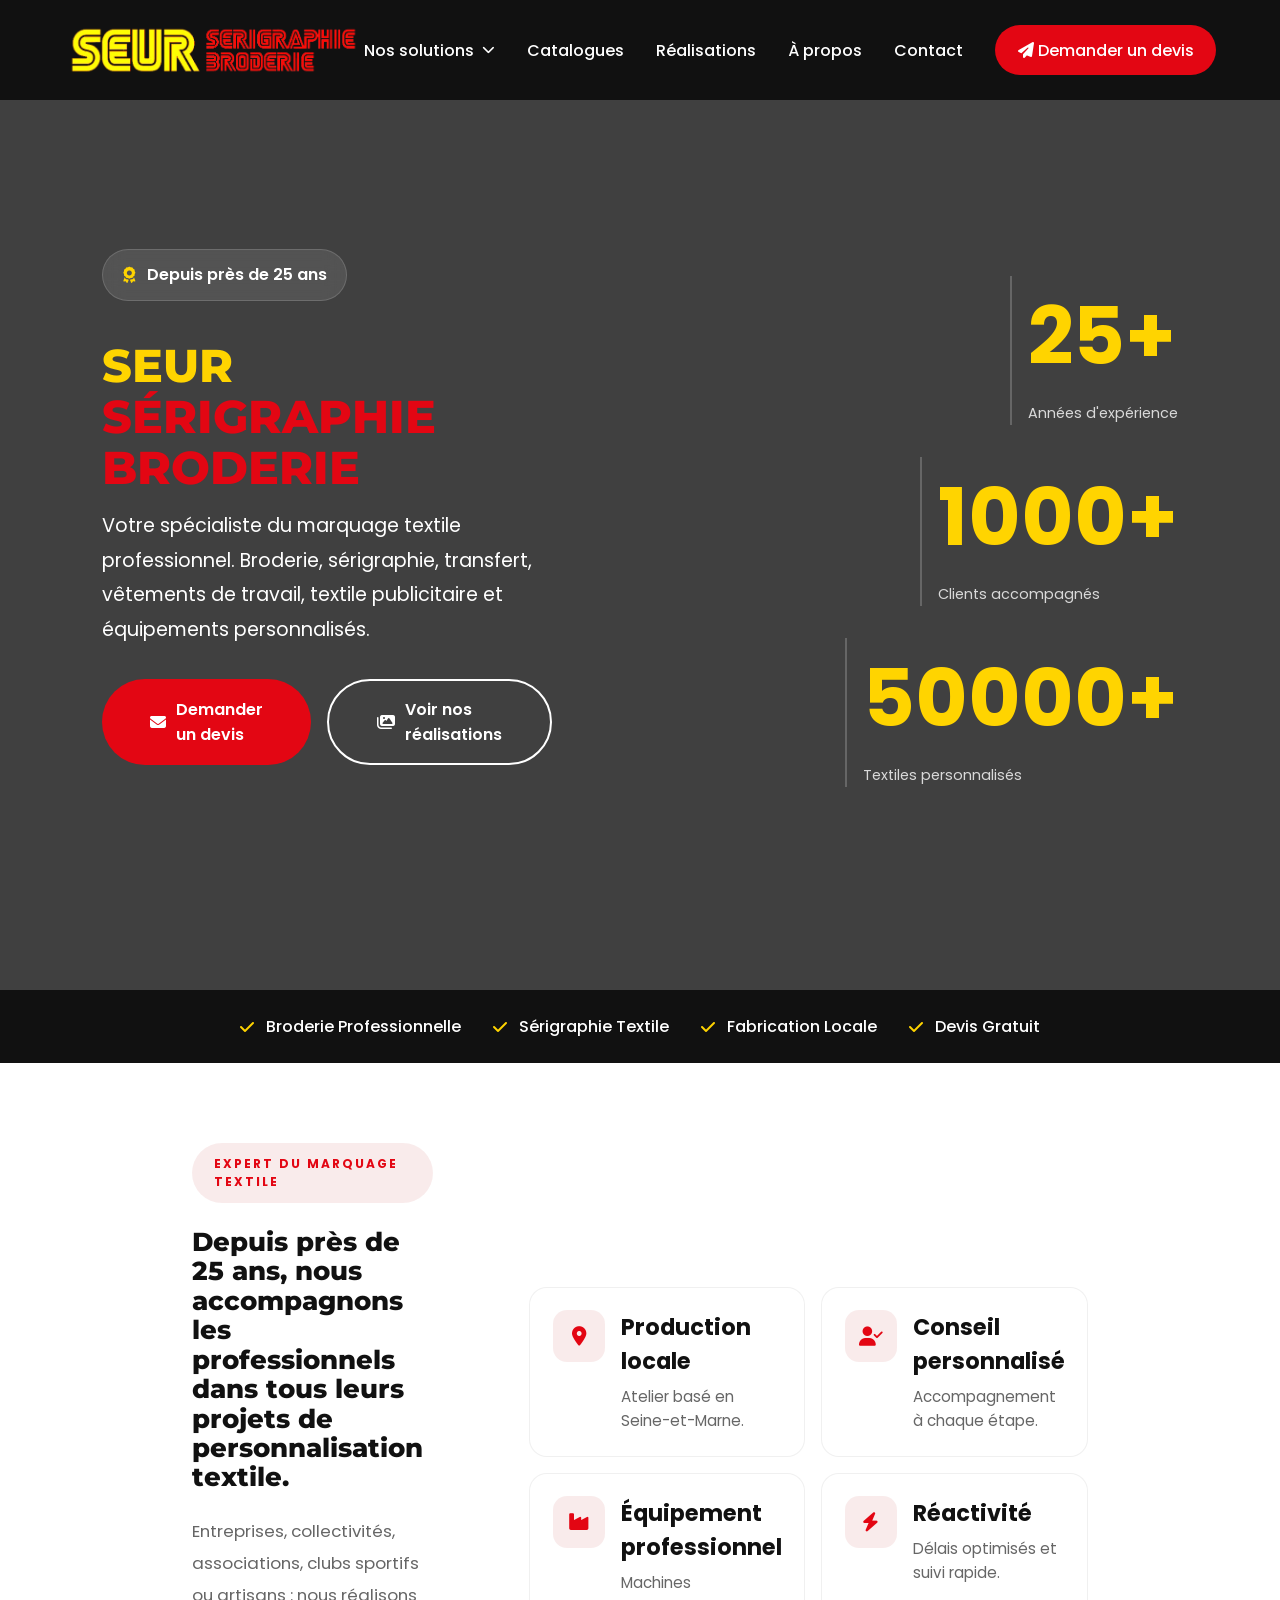
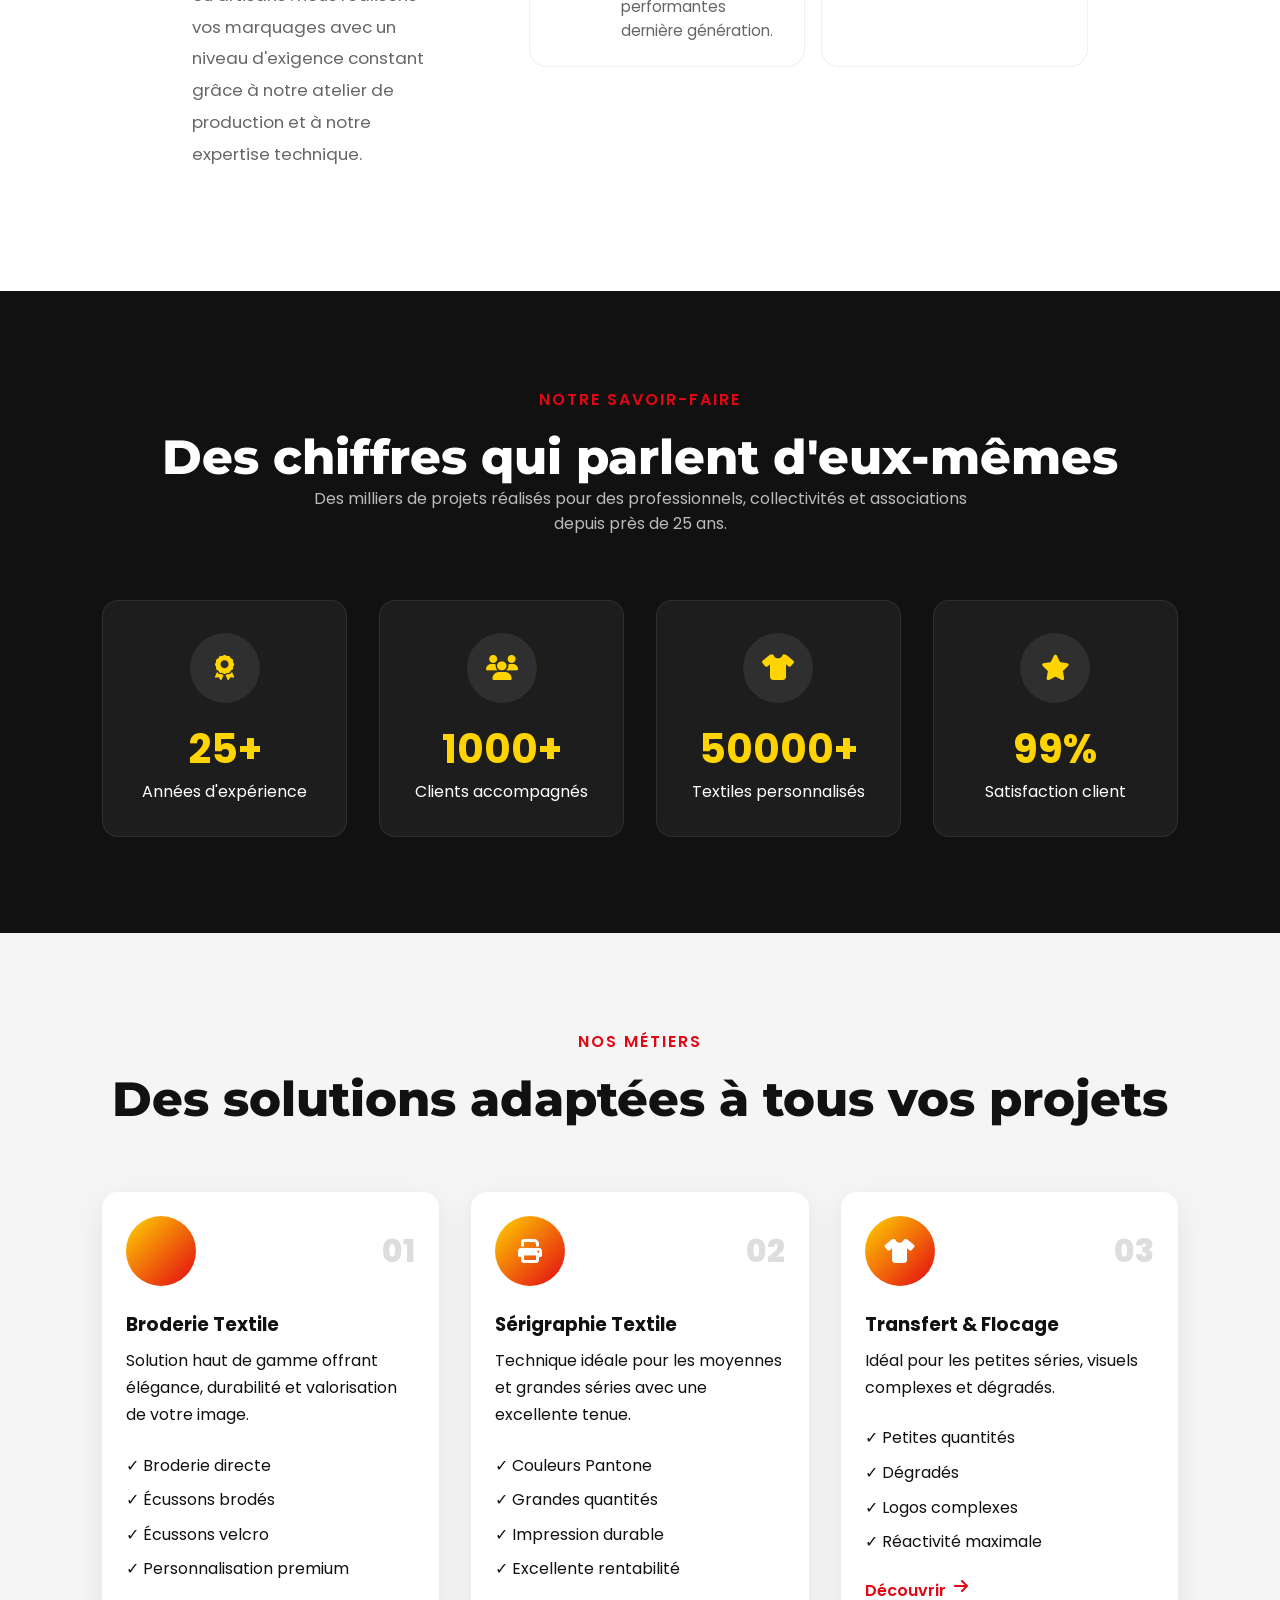
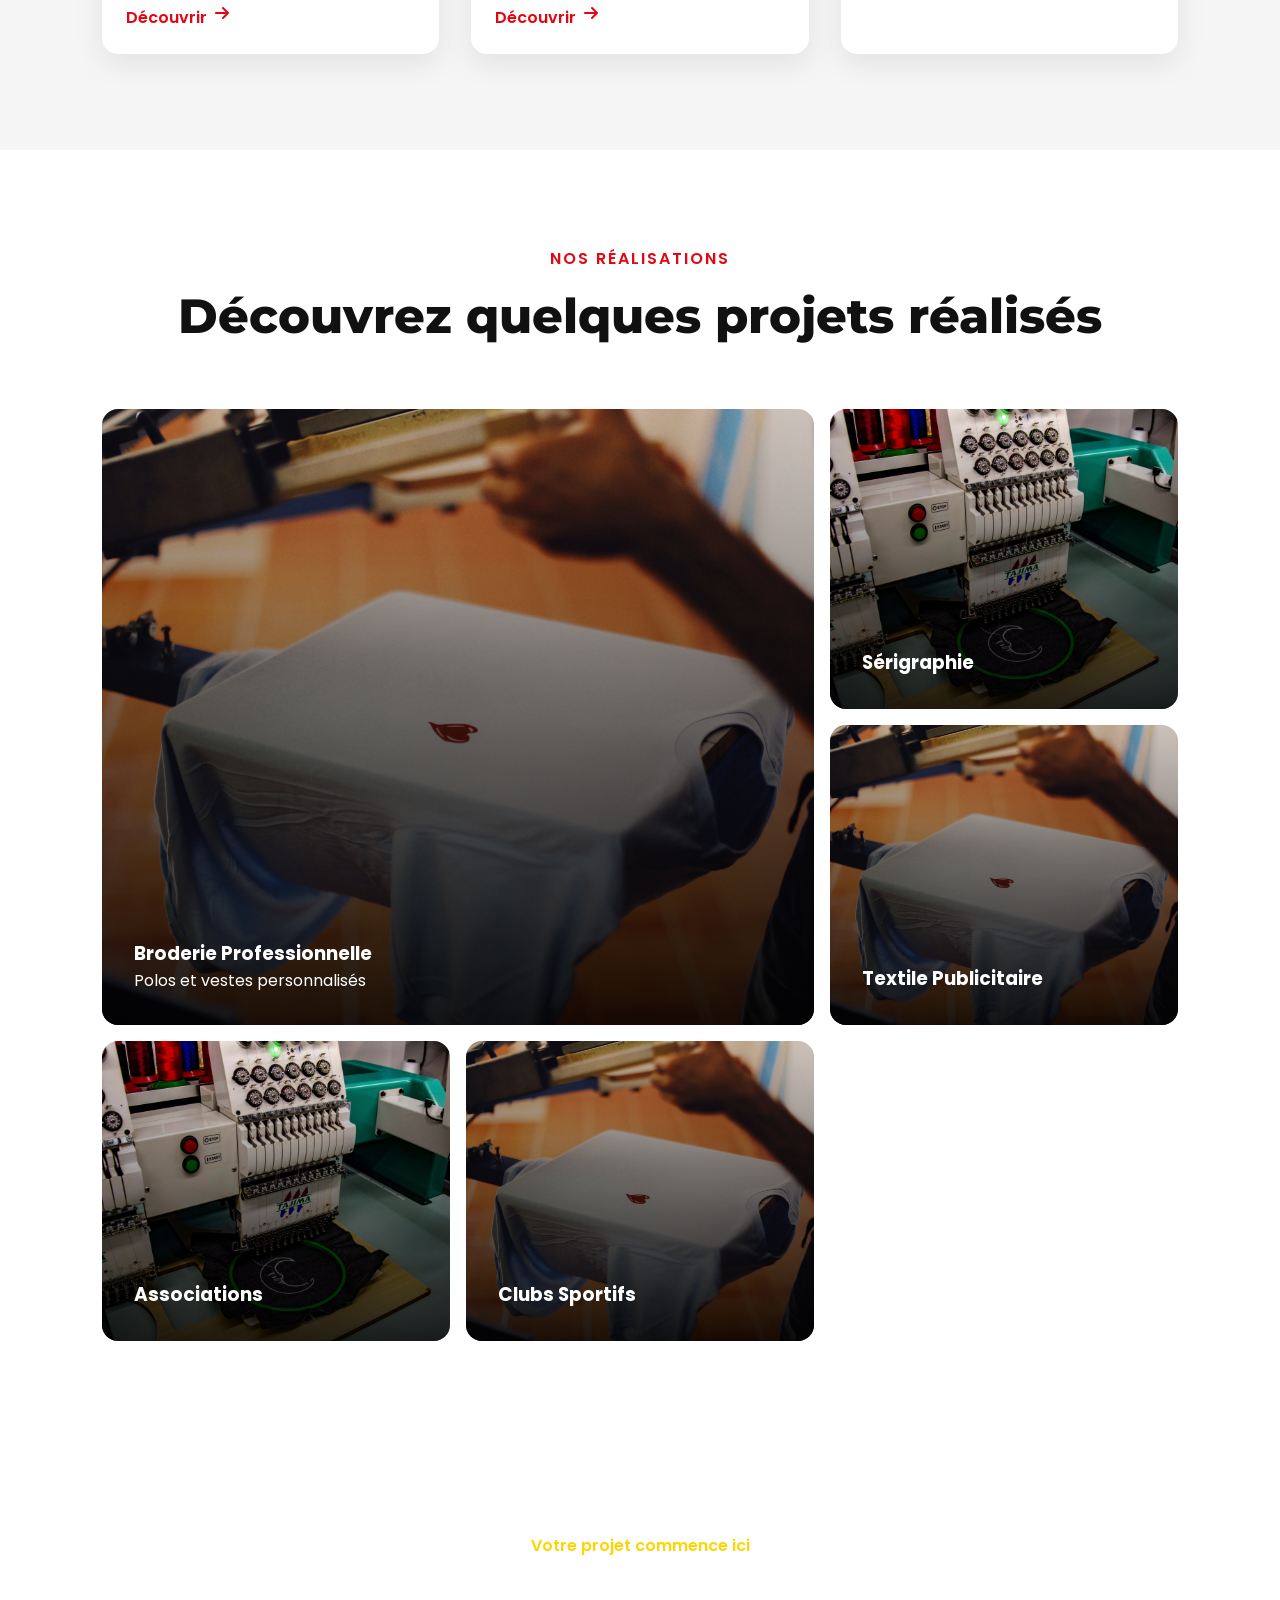
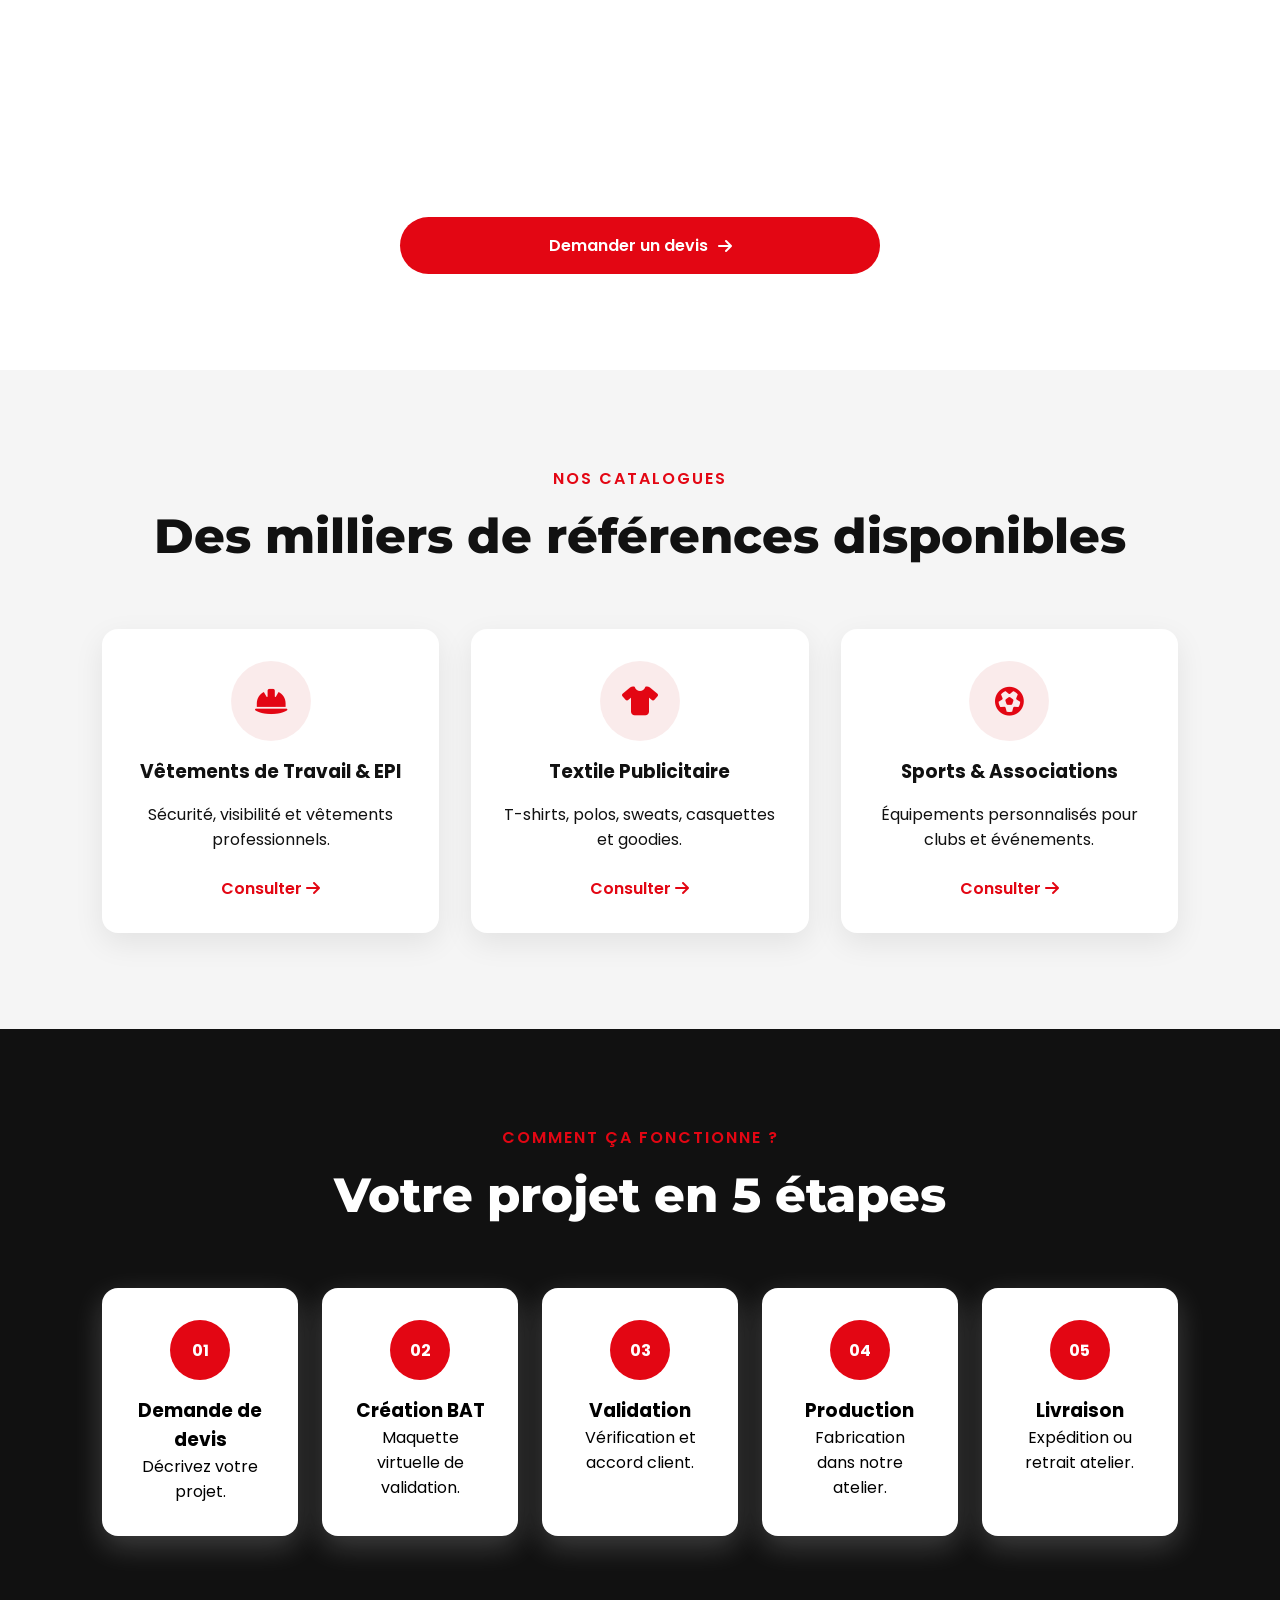
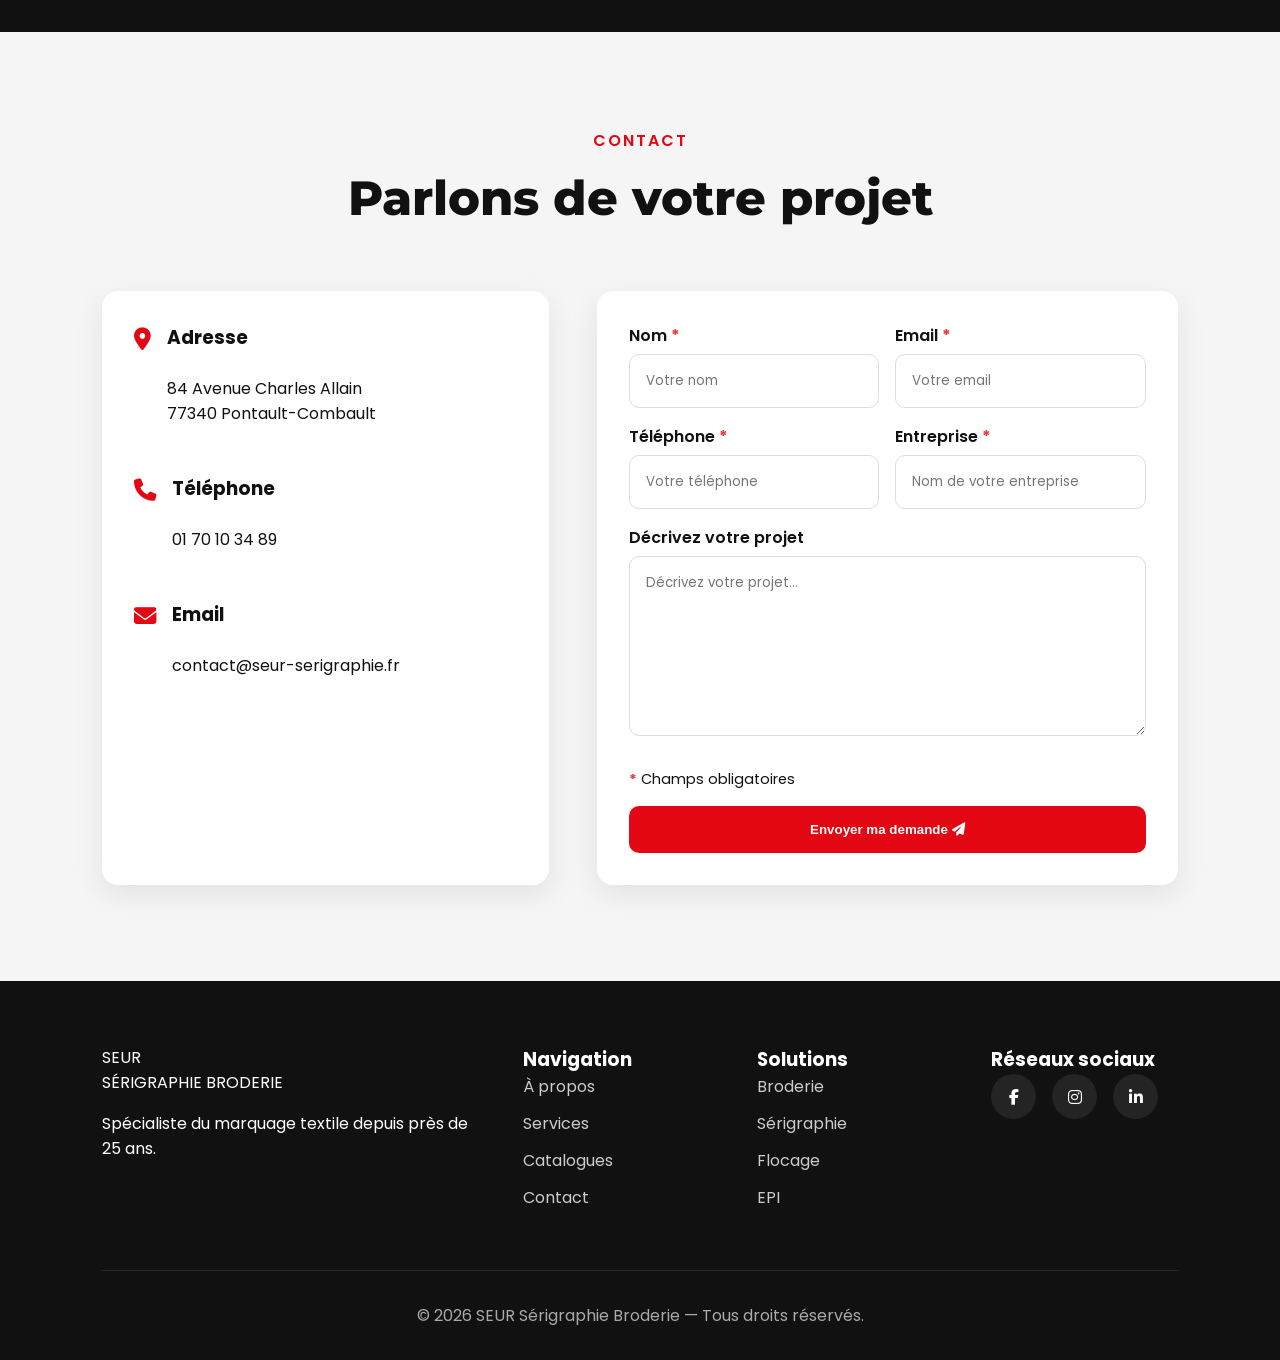
==== index.html @ 0752984e "Initialisation du projet SEUR Refonte" ====
<!DOCTYPE html>
<html lang="fr">

<head>
    <meta charset="UTF-8">
    <meta name="viewport" content="width=device-width, initial-scale=1.0">
    <title>SEUR Sérigraphie Broderie | Marquage Textile depuis 25 ans</title>

    <link rel="stylesheet" href="styles/style.css">
    <link rel="stylesheet" href="styles/global.css">
    <link rel="stylesheet" href="styles/keyframes.css">

    <link rel="preconnect" href="https://fonts.googleapis.com">
    <link rel="preconnect" href="https://fonts.gstatic.com" crossorigin>
    <link href="https://fonts.googleapis.com/css2?family=Montserrat:wght@400;600;700;800&family=Poppins:wght@300;400;500;600&display=swap" rel="stylesheet">

    <link rel="stylesheet" href="https://cdnjs.cloudflare.com/ajax/libs/font-awesome/6.7.2/css/all.min.css">
</head>

<body>

    <!-- ===================================== -->
    <!-- HEADER -->
    <!-- ===================================== -->
    <header class="header">
        <div class="container-header">
            <a href="#" class="logo-container">
                <img src="public/img/logo-seur-serigraphie-broderie-removebg.png" alt="" class="logo">

                <!-- <div class="logo-text">

                    <span class="logo-seur">
                        SEUR
                    </span>

                    <span class="logo-sub">
                        SÉRIGRAPHIE BRODERIE
                    </span>

                </div> -->
            </a>

            <div class="mobile-toggle">
                <span></span>
                <span></span>
                <span></span>
            </div>

            <nav class="navbar">
                <!-- SOLUTIONS -->
                <div class="nav-item">
                    <button class="dropdown-trigger">
                        Nos solutions
                        <span class="arrow">
                            <i class="fa-solid fa-chevron-down"></i>
                        </span>
                    </button>

                    <div class="dropdown">
                        <ul>
                            <li>
                                <a href="#broderie">
                                    Broderie Textile
                                </a>
                            </li>
                            <li>
                                <a href="#serigraphie">
                                    Sérigraphie Textile
                                </a>
                            </li>
                            <li>
                                <a href="#transfert">
                                    Transfert & Flocage
                                </a>
                            </li>
                        </ul>
                    </div>
                </div>

                <!-- CATALOGUES -->
                <!-- <div class="nav-item">
                    <button class="dropdown-trigger">
                        Catalogues
                        <span class="arrow">
                            <i class="fa-solid fa-chevron-down"></i>
                        </span>
                    </button>

                    <div class="dropdown">
                        <ul>
                            <li>
                                <a href="#">
                                    Textile Publicitaire
                                </a>
                            </li>
                            <li>
                                <a href="#">
                                    Vêtements de Travail
                                </a>
                            </li>
                            <li>
                                <a href="#">
                                    Sports & Associations
                                </a>
                            </li>
                        </ul>
                    </div>
                </div> -->

                <a href="https://seur-serigraphie-broderie.protextile.fr/shop">
                    Catalogues
                </a>

                <a href="#realisations">
                    Réalisations
                </a>

                <a href="#apropos">
                    À propos
                </a>

                <a href="#contact">
                    Contact
                </a>

                <a href="#contact" class="btn-header">
                    <i class="fa-solid fa-paper-plane"></i>
                    Demander un devis
                </a>
            </nav>
        </div>
    </header>

    <!-- ===================================== -->
    <!-- HERO -->
    <!-- ===================================== -->

    <section class="hero">
        <video
            class="hero-video"
            autoplay
            muted
            loop
            playsinline>
            <source
                src="public/videos/14781069_1920_1080_30fps.mp4"
                type="video/mp4">
        </video>

        <div class="hero-overlay"></div>

        <div class="hero-content">
            <div class="hero-badge">
                <i class="fa-solid fa-award"></i>
                Depuis près de 25 ans
            </div>

            <h1>
                <span class="hero-title-yellow">
                    SEUR
                </span>
                <span class="hero-title-red">
                    SÉRIGRAPHIE BRODERIE
                </span>
            </h1>

            <p>
                Votre spécialiste du marquage textile professionnel.

                Broderie, sérigraphie, transfert, vêtements de travail,
                textile publicitaire et équipements personnalisés.
            </p>

            <div class="hero-buttons">
                <a href="#contact" class="btn-primary">
                    <i class="fa-solid fa-envelope"></i>
                    Demander un devis
                </a>

                <a href="#realisations" class="btn-secondary">
                    <i class="fa-solid fa-images"></i>
                    Voir nos réalisations
                </a>
            </div>
        </div>


        <!-- STATS HERO -->
        <div class="hero-stats">
            <div class="hero-stat">
                <h3 data-count="25">
                    25+
                </h3>
                <span>
                    Années d'expérience
                </span>
            </div>

            <div class="hero-stat">
                <h3 data-count="1000">
                    1000+
                </h3>
                <span>
                    Clients accompagnés
                </span>
            </div>
            <div class="hero-stat">
                <h3 data-count="50000">
                    50000+
                </h3>
                <span>
                    Textiles personnalisés
                </span>
            </div>
        </div>

    </section>

    <!-- ===================================== -->
    <!-- TRUST BAR -->
    <!-- ===================================== -->

    <section class="trust-bar">

        <div class="trust-item">
            <i class="fa-solid fa-check"></i>
            <span>
                Broderie Professionnelle
            </span>
        </div>

        <div class="trust-item">
            <i class="fa-solid fa-check"></i>
            <span>
                Sérigraphie Textile
            </span>
        </div>

        <div class="trust-item">
            <i class="fa-solid fa-check"></i>
            <span>
                Fabrication Locale
            </span>
        </div>

        <div class="trust-item">
            <i class="fa-solid fa-check"></i>
            <span>
                Devis Gratuit
            </span>
        </div>

    </section>

    <div class="about-grid">

        <div class="about-content">

            <span class="about-label">
                EXPERT DU MARQUAGE TEXTILE
            </span>

            <h3>
                Depuis près de 25 ans, nous accompagnons les professionnels dans tous leurs projets de personnalisation textile.
            </h3>

            <p>
                Entreprises, collectivités, associations, clubs sportifs ou artisans : nous réalisons vos marquages avec un niveau d'exigence constant grâce à notre atelier de production et à notre expertise technique.
            </p>
        </div>

        <div class="about-features">

            <div class="feature-card">
                <i class="fa-solid fa-location-dot"></i>
                <div>
                    <h4>Production locale</h4>
                    <p>Atelier basé en Seine-et-Marne.</p>
                </div>
            </div>

            <div class="feature-card">
                <i class="fa-solid fa-user-check"></i>
                <div>
                    <h4>Conseil personnalisé</h4>
                    <p>Accompagnement à chaque étape.</p>
                </div>
            </div>

            <div class="feature-card">
                <i class="fa-solid fa-industry"></i>
                <div>
                    <h4>Équipement professionnel</h4>
                    <p>Machines performantes dernière génération.</p>
                </div>
            </div>

            <div class="feature-card">
                <i class="fa-solid fa-bolt"></i>
                <div>
                    <h4>Réactivité</h4>
                    <p>Délais optimisés et suivi rapide.</p>
                </div>
            </div>

        </div>
    </div>


    <!-- ===================================== -->
    <!-- CHIFFRES CLÉS -->
    <!-- ===================================== -->

    <section class="stats-section">
        <div class="container">
            <div class="section-title light">
                <span>
                    Notre savoir-faire
                </span>
                <h2>
                    Des chiffres qui parlent d'eux-mêmes
                </h2>
                <p>
                    Des milliers de projets réalisés pour des professionnels,
                    collectivités et associations depuis près de 25 ans.
                </p>
            </div>

            <div class="stats-grid">
                <div class="stat-card">
                    <div class="stat-icon">
                        <i class="fa-solid fa-award"></i>
                    </div>
                    <h3 data-count="25">
                        25+
                    </h3>
                    <p>
                        Années d'expérience
                    </p>
                </div>

                <div class="stat-card">
                    <div class="stat-icon">
                        <i class="fa-solid fa-users"></i>
                    </div>
                    <h3 data-count="1000">
                        1000+
                    </h3>
                    <p>
                        Clients accompagnés
                    </p>

                </div>

                <div class="stat-card">
                    <div class="stat-icon">
                        <i class="fa-solid fa-shirt"></i>
                    </div>

                    <h3 data-count="50000">
                        50000+
                    </h3>

                    <p>
                        Textiles personnalisés
                    </p>

                </div>

                <div class="stat-card">
                    <div class="stat-icon">
                        <i class="fa-solid fa-star"></i>
                    </div>

                    <h3 data-count="99">
                        99%
                    </h3>

                    <p>
                        Satisfaction client
                    </p>
                </div>
            </div>
        </div>
    </section>

    <!-- ===================================== -->
    <!-- SERVICES -->
    <!-- ===================================== -->

    <section class="services" id="services">
        <div class="container">
            <div class="section-title">
                <span>
                    Nos métiers
                </span>
                <h2>
                    Des solutions adaptées à tous vos projets
                </h2>
            </div>

            <div class="services-grid">
                <!-- BRODERIE -->
                <article class="service-card">
                    <div class="service-top">
                        <div class="service-icon">
                            <i class="fa-solid fa-needle"></i>
                        </div>

                        <span class="service-number">
                            01
                        </span>
                    </div>

                    <h3>
                        Broderie Textile
                    </h3>

                    <p>
                        Solution haut de gamme offrant élégance,
                        durabilité et valorisation de votre image.
                    </p>

                    <ul>
                        <li>✓ Broderie directe</li>
                        <li>✓ Écussons brodés</li>
                        <li>✓ Écussons velcro</li>
                        <li>✓ Personnalisation premium</li>

                    </ul>

                    <a href="#" class="service-link">
                        Découvrir
                        <i class="fa-solid fa-arrow-right"></i>
                    </a>

                </article>

                <!-- SERIGRAPHIE -->

                <article class="service-card">
                    <div class="service-top">
                        <div class="service-icon">
                            <i class="fa-solid fa-print"></i>
                        </div>

                        <span class="service-number">
                            02
                        </span>
                    </div>

                    <h3>
                        Sérigraphie Textile
                    </h3>

                    <p>
                        Technique idéale pour les moyennes
                        et grandes séries avec une excellente tenue.

                    </p>

                    <ul>
                        <li>✓ Couleurs Pantone</li>
                        <li>✓ Grandes quantités</li>
                        <li>✓ Impression durable</li>
                        <li>✓ Excellente rentabilité</li>

                    </ul>

                    <a href="#" class="service-link">

                        Découvrir

                        <i class="fa-solid fa-arrow-right"></i>

                    </a>

                </article>

                <!-- TRANSFERT -->

                <article class="service-card">
                    <div class="service-top">
                        <div class="service-icon">
                            <i class="fa-solid fa-shirt"></i>
                        </div>
                        <span class="service-number">
                            03
                        </span>
                    </div>

                    <h3>
                        Transfert & Flocage
                    </h3>

                    <p>
                        Idéal pour les petites séries,
                        visuels complexes et dégradés.

                    </p>

                    <ul>
                        <li>✓ Petites quantités</li>
                        <li>✓ Dégradés</li>
                        <li>✓ Logos complexes</li>
                        <li>✓ Réactivité maximale</li>

                    </ul>

                    <a href="#" class="service-link">

                        Découvrir

                        <i class="fa-solid fa-arrow-right"></i>

                    </a>

                </article>

            </div>

        </div>

    </section>

    

    <!-- ===================================== -->
    <!-- REALISATIONS -->
    <!-- ===================================== -->

    <section class="portfolio" id="realisations">

        <div class="container">

            <div class="section-title">

                <span>
                    Nos réalisations
                </span>

                <h2>
                    Découvrez quelques projets réalisés
                </h2>

            </div>

            <div class="portfolio-grid">

                <div class="portfolio-item large">
                    <a href="#">
                        <img
                            src="public/img/marquage-textile.jpg"
                            alt="Broderie entreprise">

                        <div class="portfolio-overlay">

                            <h3>
                                Broderie Professionnelle
                            </h3>

                            <p>
                                Polos et vestes personnalisés
                            </p>

                        </div>

                    </a>
                    

                </div>

                <div class="portfolio-item">
                    <a href="#">

                        <img
                            src="public/img/marquage-textile-2.jpg"
                            alt="Sérigraphie">

                        <div class="portfolio-overlay">

                            <h3>
                                Sérigraphie
                            </h3>

                        </div>
                    </a>
                </div>

                <div class="portfolio-item">
                    <a href="#">
                        <img
                            src="public/img/marquage-textile.jpg"
                            alt="Textile">

                        <div class="portfolio-overlay">

                            <h3>
                                Textile Publicitaire
                            </h3>

                        </div>
                    </a>
                </div>

                <div class="portfolio-item">
                    <a href="#">
                    
                        <img
                            src="public/img/marquage-textile-2.jpg"
                            alt="Association">

                        <div class="portfolio-overlay">

                            <h3>
                                Associations
                            </h3>

                        </div>
                    </a>
                </div>

                <div class="portfolio-item">
                    <a href="#">

                        <img
                            src="public/img/marquage-textile.jpg"
                            alt="Club sportif">

                        <div class="portfolio-overlay">

                            <h3>
                                Clubs Sportifs
                            </h3>

                        </div>
                    </a>
                </div>

            </div>

        </div>

    </section>

    <!-- ===================================== -->
    <!-- CTA -->
    <!-- ===================================== -->

    <section class="cta-section">

        <div class="container">

            <div class="cta-content">

                <span>
                    Votre projet commence ici
                </span>

                <h2>

                    Besoin d'un marquage textile professionnel ?

                </h2>

                <p>

                    Recevez rapidement un devis personnalisé
                    adapté à vos besoins et quantités.

                </p>

                <a href="#contact" class="btn-primary">

                    Demander un devis

                    <i class="fa-solid fa-arrow-right"></i>

                </a>

            </div>

        </div>

    </section>

    <!-- ===================================== -->
    <!-- CATALOGUES -->
    <!-- ===================================== -->

    <section class="catalogues" id="catalogues">

        <div class="container">

            <div class="section-title">

                <span>
                    Nos catalogues
                </span>

                <h2>
                    Des milliers de références disponibles
                </h2>

            </div>

            <div class="catalogue-grid">

                <article class="catalogue-card">

                    <div class="catalogue-icon">

                        <i class="fa-solid fa-helmet-safety"></i>

                    </div>

                    <h3>

                        Vêtements de Travail & EPI

                    </h3>

                    <p>

                        Sécurité, visibilité et vêtements professionnels.

                    </p>

                    <a href="#">

                        Consulter

                        <i class="fa-solid fa-arrow-right"></i>

                    </a>

                </article>

                <article class="catalogue-card">

                    <div class="catalogue-icon">

                        <i class="fa-solid fa-shirt"></i>

                    </div>

                    <h3>

                        Textile Publicitaire

                    </h3>

                    <p>

                        T-shirts, polos, sweats, casquettes et goodies.

                    </p>

                    <a href="#">

                        Consulter

                        <i class="fa-solid fa-arrow-right"></i>

                    </a>

                </article>

                <article class="catalogue-card">

                    <div class="catalogue-icon">

                        <i class="fa-solid fa-futbol"></i>

                    </div>

                    <h3>

                        Sports & Associations

                    </h3>

                    <p>

                        Équipements personnalisés pour clubs et événements.

                    </p>

                    <a href="#">

                        Consulter

                        <i class="fa-solid fa-arrow-right"></i>

                    </a>

                </article>

            </div>

        </div>

    </section>

    <!-- ===================================== -->
    <!-- PROCESS -->
    <!-- ===================================== -->

    <section class="process">

        <div class="container">

            <div class="section-title">

                <span>
                    Comment ça fonctionne ?
                </span>

                <h2>
                    Votre projet en 5 étapes
                </h2>

            </div>

            <div class="process-grid">

                <div class="process-step">

                    <span class="step-number">
                        01
                    </span>

                    <h3>
                        Demande de devis
                    </h3>

                    <p>

                        Décrivez votre projet.

                    </p>

                </div>

                <div class="process-step">

                    <span class="step-number">
                        02
                    </span>

                    <h3>
                        Création BAT
                    </h3>

                    <p>

                        Maquette virtuelle de validation.

                    </p>

                </div>

                <div class="process-step">

                    <span class="step-number">
                        03
                    </span>

                    <h3>
                        Validation
                    </h3>

                    <p>

                        Vérification et accord client.

                    </p>

                </div>

                <div class="process-step">

                    <span class="step-number">
                        04
                    </span>

                    <h3>
                        Production
                    </h3>

                    <p>

                        Fabrication dans notre atelier.

                    </p>

                </div>

                <div class="process-step">

                    <span class="step-number">
                        05
                    </span>

                    <h3>
                        Livraison
                    </h3>

                    <p>

                        Expédition ou retrait atelier.

                    </p>

                </div>

            </div>

        </div>

    </section>

    <!-- ===================================== -->
    <!-- CONTACT -->
    <!-- ===================================== -->

    <section class="contact" id="contact">

        <div class="container">

            <div class="section-title">

                <span>
                    Contact
                </span>

                <h2>
                    Parlons de votre projet
                </h2>

            </div>

            <div class="contact-container">

                <div class="contact-info">

                    <div class="contact-card">

                        <i class="fa-solid fa-location-dot"></i>

                        <div>

                            <h3>
                                Adresse
                            </h3>

                            <p>

                                84 Avenue Charles Allain<br>
                                77340 Pontault-Combault

                            </p>

                        </div>

                    </div>

                    <div class="contact-card">

                        <i class="fa-solid fa-phone"></i>

                        <div>

                            <h3>
                                Téléphone
                            </h3>

                            <p>
                                01 70 10 34 89
                            </p>

                        </div>

                    </div>

                    <div class="contact-card">

                        <i class="fa-solid fa-envelope"></i>

                        <div>

                            <h3>
                                Email
                            </h3>

                            <p>
                                contact@seur-serigraphie.fr
                            </p>

                        </div>

                    </div>

                </div>

                <form class="contact-form" id="contactForm">

                    <div class="form-row">

                        <div class="form-group">
                            <label for="nom">Nom <span class="required">*</span></label>
                            <input
                                id="nom"
                                type="text"
                                placeholder="Votre nom"
                                required
                                oninvalid="this.setCustomValidity('Veuillez renseigner votre nom')"
                                oninput="this.setCustomValidity('')">
                        </div>

                        <div class="form-group">
                            <label for="email">Email <span class="required">*</span></label>
                            <input
                                id="email"
                                type="email"
                                placeholder="Votre email"
                                required
                                oninvalid="this.setCustomValidity('Veuillez renseigner une adresse email valide')"
                                oninput="this.setCustomValidity('')">
                        </div>

                    </div>

                    <div class="form-row">

                        <div class="form-group">
                            <label for="telephone">Téléphone <span class="required">*</span></label>
                            <input
                                id="telephone"
                                type="tel"
                                placeholder="Votre téléphone"
                                required
                                oninvalid="this.setCustomValidity('Veuillez renseigner votre numéro de téléphone')"
                                oninput="this.setCustomValidity('')">
                        </div>

                        <div class="form-group">
                            <label for="entreprise">Entreprise <span class="required">*</span></label>
                            <input
                                id="entreprise"
                                type="text"
                                placeholder="Nom de votre entreprise"
                                required
                                oninvalid="this.setCustomValidity('Veuillez renseigner le nom de votre entreprise')"
                                oninput="this.setCustomValidity('')">
                        </div>

                    </div>

                    <div class="form-group">
                        <label for="message">Décrivez votre projet</label>
                        <textarea
                            id="message"
                            placeholder="Décrivez votre projet..."></textarea>
                    </div>

                    <p class="required-note">
                        <span class="required">*</span> Champs obligatoires
                    </p>

                    <button type="submit">
                        Envoyer ma demande
                        <i class="fa-solid fa-paper-plane"></i>
                    </button>

                </form>



            </div>

        </div>

    </section>

    <!-- ===================================== -->
    <!-- FOOTER -->
    <!-- ===================================== -->

    <footer>

        <div class="container">

            <div class="footer-grid">

                <!-- LOGO -->

                <div class="footer-column">

                    <div class="footer-logo">

                        <span class="logo-seur">
                            SEUR
                        </span>

                        <span class="logo-sub">
                            SÉRIGRAPHIE BRODERIE
                        </span>

                    </div>

                    <p>

                        Spécialiste du marquage textile
                        depuis près de 25 ans.

                    </p>

                </div>

                <!-- LIENS -->

                <div class="footer-column">

                    <h3>
                        Navigation
                    </h3>

                    <a href="#apropos">
                        À propos
                    </a>

                    <a href="#services">
                        Services
                    </a>

                    <a href="#catalogues">
                        Catalogues
                    </a>

                    <a href="#contact">
                        Contact
                    </a>

                </div>

                <!-- SERVICES -->

                <div class="footer-column">

                    <h3>
                        Solutions
                    </h3>

                    <a href="#">
                        Broderie
                    </a>

                    <a href="#">
                        Sérigraphie
                    </a>

                    <a href="#">
                        Flocage
                    </a>

                    <a href="#">
                        EPI
                    </a>

                </div>

                <!-- RESEAUX -->

                <div class="footer-column">

                    <h3>
                        Réseaux sociaux
                    </h3>

                    <div class="socials">

                        <a href="#">

                            <i class="fab fa-facebook-f"></i>

                        </a>

                        <a href="#">

                            <i class="fab fa-instagram"></i>

                        </a>

                        <a href="#">

                            <i class="fab fa-linkedin-in"></i>

                        </a>

                    </div>

                </div>

            </div>

            <div class="footer-bottom">

                © 2026 SEUR Sérigraphie Broderie —
                Tous droits réservés.

            </div>

        </div>

    </footer>


    <script src="js/main.js"></script>
    <script src="js/form.js"></script>
</body>

</html>
---- styles/style.css ----
/* =======================================
   RESET
======================================= */

body {
    font-family: 'Poppins', sans-serif;
    background: var(--white);
    color: var(--black);
    overflow-x: hidden;
}

img {
    max-width: 100%;
    display: block;
}

section {
    padding: 6rem 8%;
}

a {
    text-decoration: none;
}

/* =======================================
   TITRES
======================================= */

.section-title {
    text-align: center;
    margin-bottom: 4rem;
}

.section-title span {
    color: var(--red);
    font-weight: 600;
    text-transform: uppercase;
    letter-spacing: 2px;
}

.section-title h2 {
    margin-top: 1rem;
    font-family: 'Montserrat', sans-serif;
    font-size: clamp(2rem, 4vw, 3rem);
    font-weight: 800;
}



/* =======================================
   MENU BURGER
======================================= */
.mobile-toggle {

    display: none;
    flex-direction: column;
    justify-content:center;
    gap: 5px;

    width:35px;
    height:30px;

    cursor: pointer;
    z-index: 2000;
}

.mobile-toggle span {
    width:100%;
    height:3px;

    border-radius:999px;

    background:white;

}

.mobile-toggle.active span:nth-child(1) {

    transform:
        translateY(8px)
        rotate(45deg);
}

.mobile-toggle.active span:nth-child(2) {

    opacity: 0;
}

.mobile-toggle.active span:nth-child(3) {

    transform:
        translateY(-8px)
        rotate(-45deg);
}

@media (min-width:769px){

    .dropdown{

        position:absolute;

        top:120%;
        left:0;

        opacity:0;
        visibility:hidden;

        transform:translateY(15px);
    }

    .nav-item.open .dropdown{

        opacity:1;
        visibility:visible;

        transform:translateY(0);
    }

}


@media (max-width: 768px) {

    .mobile-toggle {
        display: flex;
        
    }

    .navbar {

        position: fixed;

        top: 90px;
        right: -100%;

        width: 100%;
        height: calc(100vh - 90px);

        background: #111;

        flex-direction: column;

        align-items: flex-start;

        padding: 2rem;

        gap: 1.5rem;

        transition: right .4s ease;
    }

    .navbar.active {

        right: 0;
    }

    .nav-item,
    .navbar > a {

        width: 100%;
    }

    .dropdown {

        position: static;

        max-height: 0;

        opacity: 1;
        visibility: visible;

        transform: none;

        overflow: hidden;

        box-shadow: none;

        background: rgba(255,255,255,.05);

        transition: max-height .4s ease;
    }

    .dropdown{

        max-height:0;

        overflow:hidden;

        transition:
            max-height .4s ease,
            padding .4s ease;
    }

    .nav-item.open .dropdown{

        max-height:400px;
    }

    .dropdown li a {

        color: white;
        padding-left: 2rem;
    }
}


/* =======================================
   HEADER
======================================= */

.header {
    position: fixed;
    top: 0;
    left: 50%;
    transform: translateX(-50%);
    
    width: 100%;
    height: 100px;

    padding: 0 5%;
    margin: 0 auto;
    /* border-radius: 2rem; */

    display: flex;
    justify-content: center;
    align-items: center;

    background: rgba(17,17,17,1);
    backdrop-filter: blur(12px);

    z-index: 1000;
}

.container-header {
    display: flex;
    width: 100%;
    justify-content: space-between;
}

.logo {
    width: 300px;
}

.navbar {
    display: flex;
    justify-content: center;
    align-items: center;
    gap: 2rem;
    z-index:1500;
}

.navbar > a,
.nav-item > a {
    color: white;
    font-weight: 500;
    transition: var(--transition);
}

.navbar > a:hover,
.nav-item > a:hover {
    color: var(--yellow);
}

.btn-header {
    background: var(--red);
    color: white !important;

    padding: .8rem 1.4rem;
    border-radius: 50px;

    transition: var(--transition);
}

.btn-header:hover {
    transform: translateY(-3px);
}

/* =======================================
   DROPDOWN
======================================= */

.nav-item {
    position: relative;
}

.dropdown {

    position: absolute;

    top: 120%;
    left: 0;

    min-width: 260px;

    background: white;

    border-radius: 12px;

    box-shadow:
        0 15px 40px rgba(0,0,0,.12);

    overflow: hidden;

    opacity: 0;
    visibility: hidden;

    transform: translateY(15px);

    transition:
        opacity .3s ease,
        transform .3s ease,
        visibility .3s ease;

    z-index: 1000;
}

.nav-item.open .dropdown {

    opacity: 1;
    visibility: visible;

    transform: translateY(0);
}

.dropdown ul {
    list-style: none;
}

.dropdown li a {

    display: block;

    padding: 1rem 1.25rem;

    color: #111;

    transition: .25s;
}

.dropdown li a:hover {

    background: #f5f5f5;
    color: var(--red);
}


    
    /* ==========================
    BOUTONS DROPDOWN
    ========================== */

.dropdown-trigger {

    background: transparent;
    position: relative;

    border: none;

    color: white;

    font-family: inherit;
    font-size: 1rem;
    font-weight: 500;

    cursor: pointer;

    display: flex;
    align-items: center;
    gap: .5rem;

    transition: .3s ease;
}

.dropdown-trigger:hover {

    color: var(--yellow);
}

.dropdown-trigger:focus {

    outline: none;
}

.dropdown-trigger::after {

    content: "";

    position: absolute;

    left: 0;
    bottom: -6px;

    width: 0;
    height: 2px;

    background: var(--yellow);

    transition: width .3s ease;
}

/* Flèche */

.arrow {

    font-size: .8rem;

    transition: transform .3s ease;
}

.nav-item.open .arrow {

    transform: rotate(180deg);
}

/* ==========================
   LIENS NAVBAR
========================== */

.navbar > a,
.dropdown-trigger {

    position: relative;

    color: white;

    font-weight: 500;

    transition: .3s ease;
}

/* Trait animé */

.navbar > a::after,
.dropdown-trigger::after {

    content: "";

    position: absolute;

    left: 0;
    bottom: -8px;

    width: 0;
    height: 2px;

    background: var(--yellow);

    transition: width .3s ease;
}

/* Hover */

.navbar > a:hover,
.dropdown-trigger:hover {

    color: var(--yellow);
}

/* Ouverture dropdown */

.nav-item.open .dropdown-trigger {

    color: var(--yellow);
}

/* Animation du trait */

.navbar > a:hover::after,
.dropdown-trigger:hover::after,
.nav-item.open .dropdown-trigger::after {

    width: 100%;
}

/* =======================================
   HERO
======================================= */

.hero {
    position: relative;

    min-height: 110vh;

    display: flex;
    align-items: center;

    overflow: hidden;

    color: white;

    padding-top: 120px;
}

.hero-video {

    position: absolute;

    top: 0;
    left: 0;

    width: 100%;
    height: 100%;

    object-fit: cover;

    z-index: 0;

    animation: heroZoom 20s linear infinite alternate;
}

.hero-overlay {

    position: absolute;

    inset: 0;

    background:
        linear-gradient(
            rgba(0,0,0,.75),
            rgba(0,0,0,.75)
        );

    /* z-index: 1; */
}

.hero-content {
    position: relative;
    max-width: 750px;
    z-index: 2;
}

.hero-subtitle {
    color: var(--yellow);
    font-weight: 600;
    letter-spacing: 2px;
}

.hero h1 {
    font-family: 'Montserrat', sans-serif;
    font-size: clamp(3rem, 6vw, 6rem);
    font-weight: 800;

    line-height: 1.1;

    margin: 1rem 0;
}

.hero h1 span {
    display: block;
    color: var(--red);
    font-size: 60%;
}

.hero p {
    font-size: 1.2rem;
    line-height: 1.8;

    max-width: 650px;
}

.hero-buttons {
    display: flex;
    gap: 1rem;
    margin-top: 2rem;
}

.btn-primary,
.btn-secondary {

    display: inline-flex;
    align-items: center;
    justify-content: center;
    gap: 10px; 

    padding: 1rem 3rem;
    width: 60%;

    border-radius: 50px;

    font-weight: 600;

    transition: var(--transition);
}

.btn-primary {
    background: var(--red);
    color: white;
}

.btn-secondary {
    border: 2px solid white;
    color: white;
}

.btn-primary:hover,
.btn-secondary:hover {
    transform: translateY(-4px);
}

/* =======================================
   STATS
======================================= */

.stats {
    background: var(--gray);

    display: flex;
    justify-content: center;
    gap: 5rem;

    text-align: center;
}

.stat h3 {
    font-size: 3rem;
    color: var(--red);
    font-family: 'Montserrat', sans-serif;
}

.stat p {
    color: var(--gray-dark);
}




/* =======================================
   ABOUT
======================================= */

.about-grid{

    display:grid;
    grid-template-columns: 1fr 1fr;
    /* justify-content: space-between; */
    align-items:center;
    margin: auto;
    gap: 6rem;
    width: 100%;
    padding: 5rem 12rem;
}

/* ==========================
   VISUEL
========================== */

.about-visual{

    position:relative;

    display:flex;
    justify-content:center;
    align-items:center;
}

.about-logo-card{

    width:100%;

    max-width:550px;

    background:white;

    border-radius:32px;

    padding:4rem;

    display:flex;
    justify-content:center;
    align-items:center;

    border:1px solid rgba(0,0,0,.06);

    box-shadow:
        0 20px 60px rgba(0,0,0,.08);

    padding-bottom:6rem;
}

.about-logo-card img{

    width:100%;
    max-width:400px;

    object-fit:contain;
}

.about-experience{

    position:absolute;

    left:60%;
    bottom:-40px;

    transform:translateX(60%);

    width:160px;
    height:160px;

    border-radius:24px;

    background:var(--red);

    color:white;

    display:flex;
    flex-direction:column;
    justify-content:center;
    align-items:center;

    text-align:center;

    box-shadow:
        0 20px 40px rgba(179,0,0,.25);
}

.about-experience strong{

    font-size:3rem;

    line-height:1;

    font-family:'Montserrat',sans-serif;
    font-weight:800;
}

.about-experience span{

    margin-top:.5rem;

    font-size:.95rem;

    max-width:100px;

    line-height:1.3;
}

/* ==========================
   CONTENU
========================== */

.about-content{

    display:flex;
    flex-direction:column;
}

.about-label{

    width:fit-content;

    padding:.75rem 1.4rem;

    border-radius:999px;

    background:rgba(179,0,0,.08);

    color:var(--red);

    font-size:.75rem;

    font-weight:700;

    letter-spacing:2px;

    margin-bottom:1.5rem;
}

.about-content h3{

    font-family:'Montserrat',sans-serif;

    font-size:clamp(1.2rem, 2vw, 3.2rem);

    font-weight:800;

    line-height:1.15;

    color:#111;

    margin-bottom:1.5rem;
}

.about-content > p{

    font-size:1.05rem;

    line-height:1.9;

    color:#666;

    margin-bottom:2.5rem;

    max-width:700px;
}

/* ==========================
   FEATURES
========================== */

.about-features{

    display:grid;

    grid-template-columns:repeat(2,1fr);

    gap:1rem;
}

.feature-card{

    display:flex;

    align-items:flex-start;

    gap:1rem;

    padding:1.4rem;

    background:white;

    border-radius:18px;

    border:1px solid rgba(0,0,0,.06);

    transition:.3s ease;
}

.feature-card:hover{

    transform:translateY(-6px);

    box-shadow:
        0 15px 35px rgba(0,0,0,.08);
}

.feature-card i{

    width:52px;
    height:52px;

    flex-shrink:0;

    display:flex;
    align-items:center;
    justify-content:center;

    border-radius:14px;

    background:rgba(179,0,0,.08);

    color:var(--red);

    font-size:1.2rem;
}

.feature-card h4{

    margin-bottom:.4rem;

    color:#111;

    font-size:1.4rem;

    font-weight:700;
}

.feature-card p{

    margin:0;

    color:#666;

    font-size:.95rem;

    line-height:1.6;
}

/* ==========================
   RESPONSIVE
========================== */

@media (max-width:1100px){

    .about-grid{

        grid-template-columns:1fr;

        gap:5rem;
    }

    .about-content{

        text-align:center;
    }

    .about-label{

        margin-inline:auto;
    }

    .about-content > p{

        margin-left:auto;
        margin-right:auto;
    }

    .about-features{

        max-width:800px;

        margin:auto;
    }
}

@media (max-width:768px){

    .about-logo-card{

        padding:2.5rem;
        padding-bottom:5rem;
    }

    .about-logo-card img{

        max-width:260px;
    }

    .about-experience{

        width:120px;
        height:120px;

        bottom:-25px;
    }

    .about-experience strong{

        font-size:2.2rem;
    }

    .about-experience span{

        font-size:.8rem;
    }

    .about-content h3{

        font-size:2rem;
    }

    .about-features{
        max-width: 1400px;
        grid-template-columns:1fr;
    }
}







/* =======================================
   SERVICES
======================================= */

.services {
    background: var(--gray);
}

.services-grid {

    display: grid;
    grid-template-columns: repeat(3,1fr);
    gap: 2rem;
}

.service-card {

    background: white;

    border-radius: var(--radius);

    overflow: hidden;

    box-shadow: var(--shadow);

    transition: var(--transition);
}

.service-card:hover {
    transform: translateY(-10px);
}

.service-image {
    height: 250px;

    background:
        linear-gradient(
            135deg,
            var(--yellow),
            var(--red)
        );
}

.service-card h3 {
    padding: 1.5rem 1.5rem .5rem;
}

.service-card p {
    padding: 0 1.5rem 1.5rem;
    line-height: 1.7;
}

/* =======================================
   PORTFOLIO
======================================= */

.gallery {

    display: grid;
    grid-template-columns: repeat(3,1fr);
    gap: 1rem;
}

.gallery-item {

    height: 320px;

    background:
        linear-gradient(
            135deg,
            #ddd,
            #bbb
        );

    border-radius: var(--radius);

    transition: var(--transition);
}

.gallery-item:hover {
    transform: scale(1.03);
}

/* =======================================
   CATALOGUES
======================================= */

.catalogues {
    background: var(--gray);
}

.catalogue-grid {

    display: grid;
    grid-template-columns: repeat(3,1fr);
    gap: 2rem;
}

.catalogue-card {

    background: white;

    padding: 2rem;

    border-radius: var(--radius);

    text-align: center;

    box-shadow: var(--shadow);

    transition: var(--transition);
}

.catalogue-card:hover {
    transform: translateY(-8px);
}

.catalogue-card h3 {
    margin-bottom: 1rem;
}

.catalogue-card p {
    margin-bottom: 1.5rem;
}

.catalogue-card a {
    color: var(--red);
    font-weight: 600;
}

/* =======================================
   PROCESS
======================================= */

.timeline {

    display: flex;
    justify-content: center;
    flex-wrap: wrap;

    gap: 2rem;
}

.step {

    background: white;

    padding: 1.5rem 2rem;

    border-radius: 50px;

    box-shadow: var(--shadow);

    font-weight: 600;
}

/* =======================================
   CONTACT
======================================= */

.contact {
    background: var(--gray);
}

.contact-container {

    display: grid;
    grid-template-columns: 1fr 1.3fr;
    gap: 3rem;
}

.contact-info {

    background: white;

    padding: 2rem;

    border-radius: var(--radius);

    box-shadow: var(--shadow);
}

.contact-info h3 {
    margin-bottom: 1.5rem;
}

.contact-info p {
    margin-bottom: 1rem;
}

.contact-form {

    background: white;

    padding: 2rem;

    border-radius: var(--radius);

    box-shadow: var(--shadow);

    display: flex;
    flex-direction: column;
    gap: 1rem;
}

.contact-form input,
.contact-form textarea {

    padding: 1rem;
    width: 100%;

    border: 1px solid #ddd;

    border-radius: 10px;

    font-family: inherit;
}

.contact-form textarea {
    min-height: 180px;
    resize: vertical;
}

.contact-form button {

    background: var(--red);

    color: white;

    border: none;

    padding: 1rem;

    border-radius: 10px;

    cursor: pointer;

    font-weight: 600;

    transition: var(--transition);
}

.contact-form button:hover {
    transform: translateY(-3px);
}

/* =======================================
   FOOTER
======================================= */

footer {

    background: var(--black);

    color: white;

    padding: 4rem 8% 2rem;
}

.footer-content {

    display: grid;
    grid-template-columns: repeat(3,1fr);

    gap: 3rem;
}

.footer-content h3,
.footer-content h4 {
    margin-bottom: 1rem;
}

.footer-content p {
    margin-bottom: .5rem;
    color: #ccc;
}

.footer-bottom {

    margin-top: 3rem;
    padding-top: 2rem;

    border-top: 1px solid rgba(255,255,255,.1);

    text-align: center;

    color: #aaa;
}

/* =======================================
   RESPONSIVE
======================================= */

@media (max-width: 1100px) {

    .services-grid,
    .catalogue-grid,
    .gallery {
        grid-template-columns: repeat(2,1fr);
    }

    .about-content,
    .contact-container {
        grid-template-columns: 1fr;
    }
}

@media (max-width: 768px) {
     .mobile-toggle{
        display:flex;
    }

    .navbar{

        display:flex;

        position:fixed;

        top:110px;
        left:0;

        width:100%;

        background:#111;

        flex-direction:column;

        align-items:flex-start;

        padding:2rem;

        gap:1.5rem;

        transform:translateX(100%);

        transition:.4s ease;

        height:calc(100vh - 110px);

        overflow-y:auto;
    }

    .navbar.active{

        transform:translateX(0);
    }

    .hero-buttons {
        flex-direction: column;
    }

    .stats {
        flex-direction: column;
        gap: 2rem;
    }

    .services-grid,
    .catalogue-grid,
    .gallery,
    .footer-content {
        grid-template-columns: 1fr;
    }

    section {
        padding: 4rem 5%;
    }

    .hero h1 {
        font-size: 3rem;
    }
}

/* =======================================
   HERO COMPLEMENTS
======================================= */

.hero-badge{
    display:inline-flex;
    align-items:center;
    gap:.75rem;

    padding:.8rem 1.2rem;

    background:rgba(255,255,255,.1);
    backdrop-filter:blur(10px);

    border:1px solid rgba(255,255,255,.15);
    border-radius:999px;

    margin-bottom:1.5rem;

    font-weight:600;
}

.hero-badge i{
    color:var(--yellow);
}

.hero-title-yellow{
    display:block;
    color:var(--yellow) !important; 
}

.hero-title-red{
    display:block;
    color:var(--red);
}

/* En dessous de tous les composants du hero section (en bas des boutons)
.hero-stats { 
    justify-content: right;
    align-items: center;
    position: absolute;
    display:flex;
    gap:2rem;

    margin-top:3rem;
} */


.hero-stats{
    justify-content: right;
    align-items: end;
    position: relative;
    display:flex;
    flex-direction: column;
    gap:2rem;
    width: 100%;

    margin-top:3rem;
}

.hero-stat{
    border-left:2px solid rgba(255,255,255,.2);
    padding-left:1rem;
}

.hero-stat h3{
    font-size:5rem;
    color:var(--yellow);
    margin-bottom:.25rem;
}

.hero-stat span{
    color:rgba(255,255,255,.8);
    font-size:.9rem;
}

/* =======================================
   TRUST BAR
======================================= */

.trust-bar{
    display:flex;
    justify-content:center;
    flex-wrap:wrap;
    gap:2rem;

    background:#111;
    color:white;

    padding:1.5rem 3%;
}

.trust-item{
    display:flex;
    align-items:center;
    gap:.75rem;

    font-weight:500;
}

.trust-item i{
    color:var(--yellow);
}

/* =======================================
   STATS SECTION
======================================= */

.stats-section{
    background:#111;
    color:white;
}

.stats-section .section-title p{
    max-width:700px;
    margin:auto;
    color:#bbb;
}

.stats-grid{
    display:grid;
    grid-template-columns:repeat(4,1fr);
    gap:2rem;
}

.stat-card{
    text-align:center;

    background:rgba(255,255,255,.05);

    padding:2rem;

    border-radius:var(--radius);

    border:1px solid rgba(255,255,255,.08);
}

.stat-icon{
    width:70px;
    height:70px;

    margin:auto auto 1rem;

    display:flex;
    align-items:center;
    justify-content:center;

    border-radius:50%;

    background:rgba(255,255,255,.08);
}

.stat-icon i{
    color:var(--yellow);
    font-size:1.6rem;
}

.stat-card h3{
    font-size:2.5rem;
    color:var(--yellow);
}

/* =======================================
   SERVICES V2
======================================= */

.service-top{
    display:flex;
    justify-content:space-between;
    align-items:center;

    padding:1.5rem 1.5rem 0;
}

.service-icon{
    width:70px;
    height:70px;

    border-radius:50%;

    background:linear-gradient(
        135deg,
        var(--yellow),
        var(--red)
    );

    display:flex;
    justify-content:center;
    align-items:center;

    color:white;
    font-size:1.5rem;
}

.service-number{
    font-size:2rem;
    font-weight:800;
    color:#ddd;
}

.service-card ul{
    list-style:none;
    padding:0 1.5rem;
    margin-bottom:1.5rem;
}

.service-card ul li{
    margin-bottom:.6rem;
}

.service-link{
    display:inline-flex;
    gap:.5rem;

    margin:0 1.5rem 1.5rem;

    color:var(--red);
    font-weight:600;
}

/* =======================================
   PORTFOLIO
======================================= */

.portfolio-grid{
    display:grid;

    grid-template-columns:repeat(3,1fr);
    grid-auto-rows:300px;

    gap:1rem;
}

.portfolio-item{
    position:relative;
    overflow:hidden;

    border-radius:var(--radius);
}

.portfolio-item.large{
    grid-column:span 2;
    grid-row:span 2;
}

.portfolio-item img{
    width:100%;
    height:100%;
    object-fit:cover;

    transition:.5s ease;
}

.portfolio-item:hover img{
    transform:scale(1.08);
}

.portfolio-overlay{
    position:absolute;
    inset:0;

    display:flex;
    flex-direction:column;
    justify-content:flex-end;

    padding:2rem;

    color:white;

    background:linear-gradient(
        transparent,
        rgba(0,0,0,.85)
    );
}

/* =======================================
   CTA
======================================= */

.cta-section{
    /* background:
        linear-gradient(
            135deg,
            var(--red),
            #9b0b0b
        ); */

    /* background:
        linear-gradient(
            135deg,
            var(--black),
            var(--dark)
        ); */

    /* background-color: #111; */
    background:
        linear-gradient(
            rgba(0,0,0,.75),
            rgba(0,0,0,.75)
        ),
        url("../public/img/marquage-textile.jpg");

    background-repeat: no-repeat;
    background-size: cover;
    background-attachment: fixed;

    color:white;
    text-align:center;
}

.cta-content{
    max-width:800px;
    margin:auto;
}

.cta-content span{
    color:var(--yellow);
    font-weight:600;
}

.cta-content h2{
    margin:1rem 0;
    font-size:clamp(2rem,5vw,3.5rem);
}

.cta-content p{
    margin-bottom:2rem;
}

/* =======================================
   CATALOGUES
======================================= */

.catalogue-icon{
    width:80px;
    height:80px;

    margin:auto auto 1rem;

    border-radius:50%;

    background:rgba(194,0,0,.08);

    display:flex;
    align-items:center;
    justify-content:center;
}

.catalogue-icon i{
    color:var(--red);
    font-size:1.8rem;
}

/* =======================================
   PROCESS
======================================= */

.process {
    background-color: #111; 
    color: #fff;
}
.process-grid{
    display:grid;
    grid-template-columns:repeat(5,1fr);
    gap:1.5rem;
    color: black;
}

.process-step{
    position:relative;

    text-align:center;

    padding:2rem;

    background:white;

    border-radius:var(--radius);

    /* box-shadow:var(--shadow); */
        
    box-shadow: 0 10px 30px rgba(255, 255, 255, .2);
}

.step-number{
    display:inline-flex;

    width:60px;
    height:60px;

    border-radius:50%;

    align-items:center;
    justify-content:center;

    background:var(--red);
    color:white;

    font-weight:700;

    margin-bottom:1rem;
}

/* =======================================
   CONTACT
======================================= */

.contact-card{
    display:flex;
    gap:1rem;

    margin-bottom:2rem;
}

.contact-card i{
    font-size:1.4rem;
    color:var(--red);
    margin-top:.3rem;
}

.form-row{
    display:grid;
    grid-template-columns:1fr 1fr;
    gap:1rem;
}

.required {
    color: #e53935;
    font-weight: 700;
}

.required-note {
    margin-top: 10px;
    font-size: 0.9rem;
}

.form-group label {
    display: block;
    margin-bottom: 6px;
    font-weight: 600;
}


/* =======================================
   FOOTER
======================================= */

.footer-grid{
    display:grid;
    grid-template-columns:2fr 1fr 1fr 1fr;
    gap:3rem;
}

.footer-logo{
    display:flex;
    flex-direction:column;
    margin-bottom:1rem;
}

.footer-column{
    display:flex;
    flex-direction:column;
}

.footer-column a{
    color:#ccc;
    margin-bottom:.75rem;
    transition:.3s;
}

.footer-column a:hover{
    color:white;
}

.socials{
    display:flex;
    gap:1rem;
}

.socials a{
    width:45px;
    height:45px;

    border-radius:50%;

    background:rgba(255,255,255,.08);

    display:flex;
    align-items:center;
    justify-content:center;

    color:white;

    transition:.3s;
}

.socials a:hover{
    background:var(--red);
}

/* =======================================
   RESPONSIVE COMPLEMENTS
======================================= */

@media (max-width:1100px){

    .stats-grid{
        grid-template-columns:repeat(2,1fr);
    }

    .process-grid{
        grid-template-columns:repeat(2,1fr);
    }

    .portfolio-grid{
        grid-template-columns:repeat(2,1fr);
    }

    .footer-grid{
        grid-template-columns:repeat(2,1fr);
    }
}

@media (max-width:768px){

    .about-grid {
        padding: 5rem; 
        gap: 1rem;
    }

    .about-grid,
    .stats-grid,
    .process-grid,
    .portfolio-grid,
    .footer-grid,
    .form-row{
        grid-template-columns:1fr;
    }

    .portfolio-item.large{
        grid-column:auto;
        grid-row:auto;
    }

    .hero-stats{
        flex-direction:column;
        gap:1rem;
    }

    .trust-bar{
        justify-content:flex-start;
    }
}
---- styles/global.css ----
:root {
    --yellow: #FFD400;
    --red: #E30613;

    --black: #111111;
    --dark: #1A1A1A;

    --white: #FFFFFF;
    --gray: #F5F5F5;
    --gray-dark: #777777;

    --shadow:
        0 10px 30px rgba(0, 0, 0, .08);

    --radius: 16px;

    --transition: .3s ease;
}

* {
    padding: 0;
    margin: 0;
    box-sizing: border-box;
}

html {
    scroll-behavior: smooth;
}
---- styles/keyframes.css ----
@keyframes heroZoom {

    from {
        transform: scale(1);
    }

    to {
        transform: scale(1.2);
    }
}
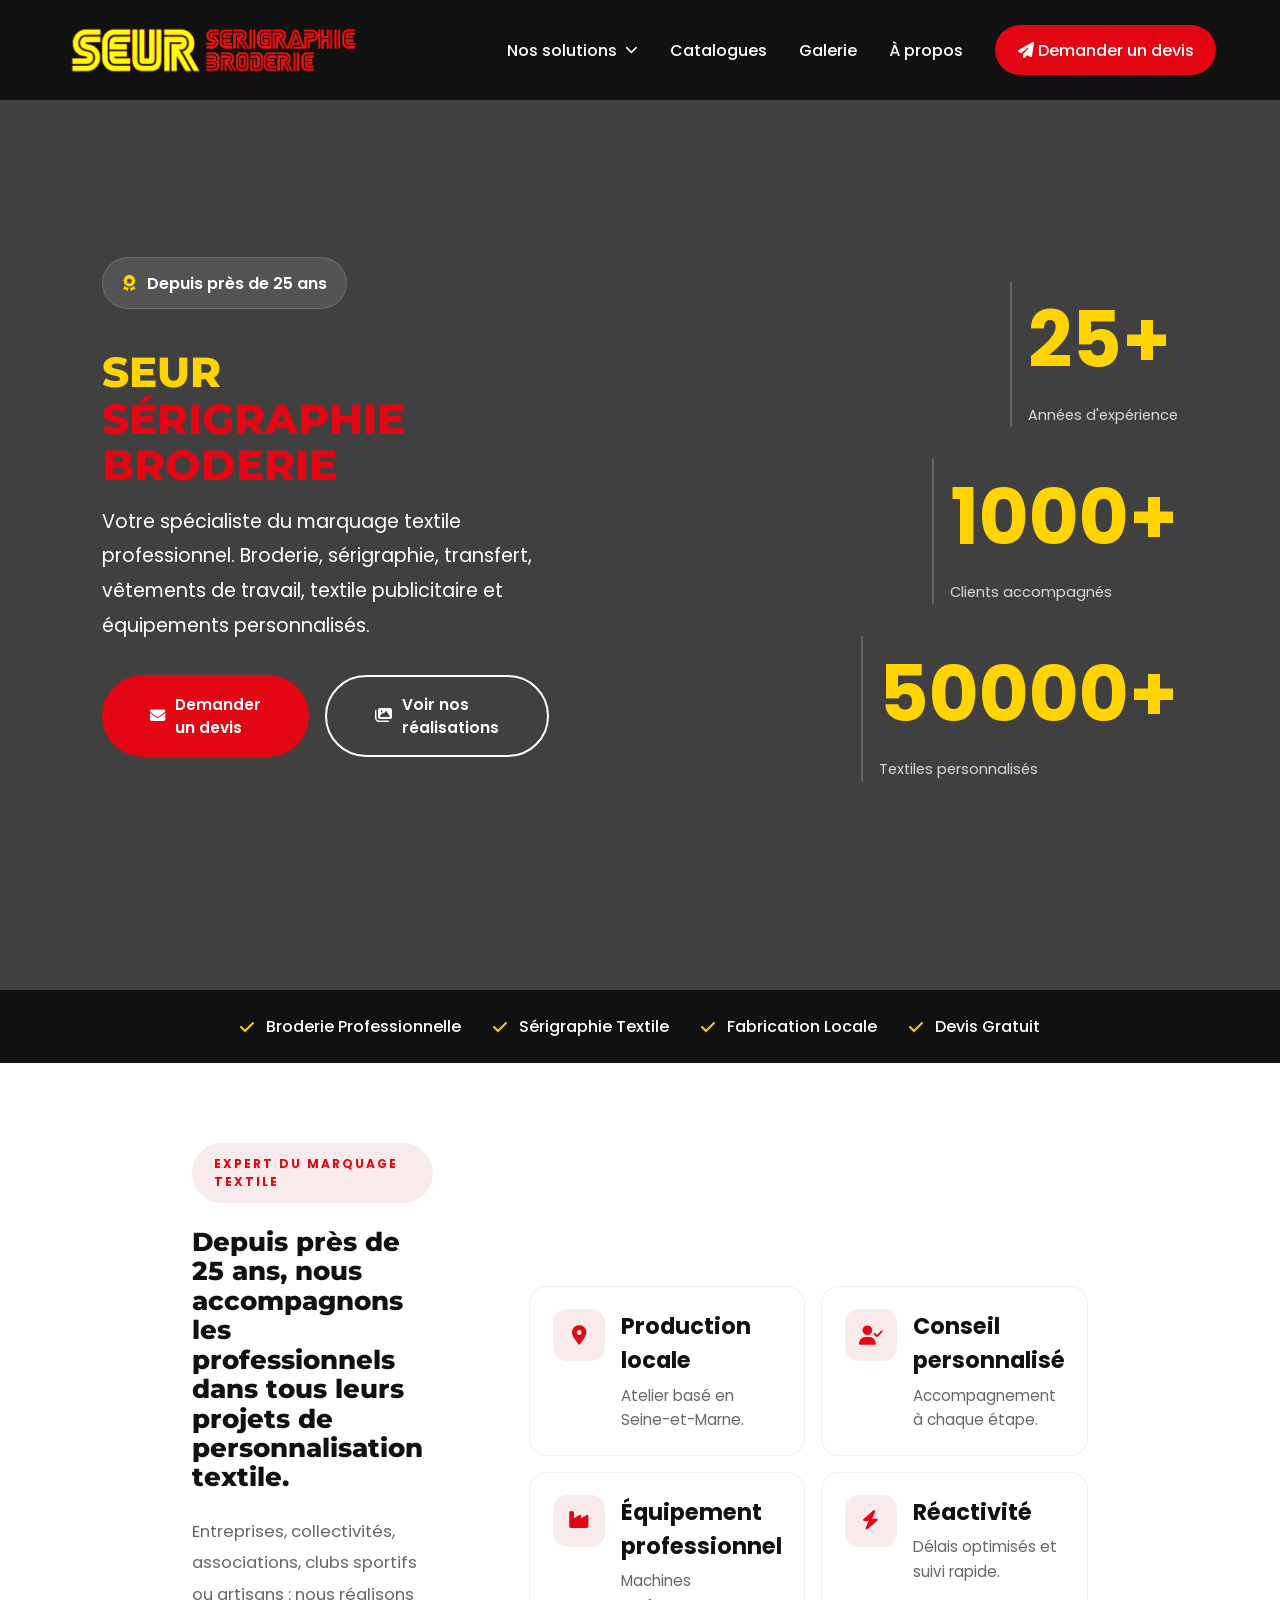
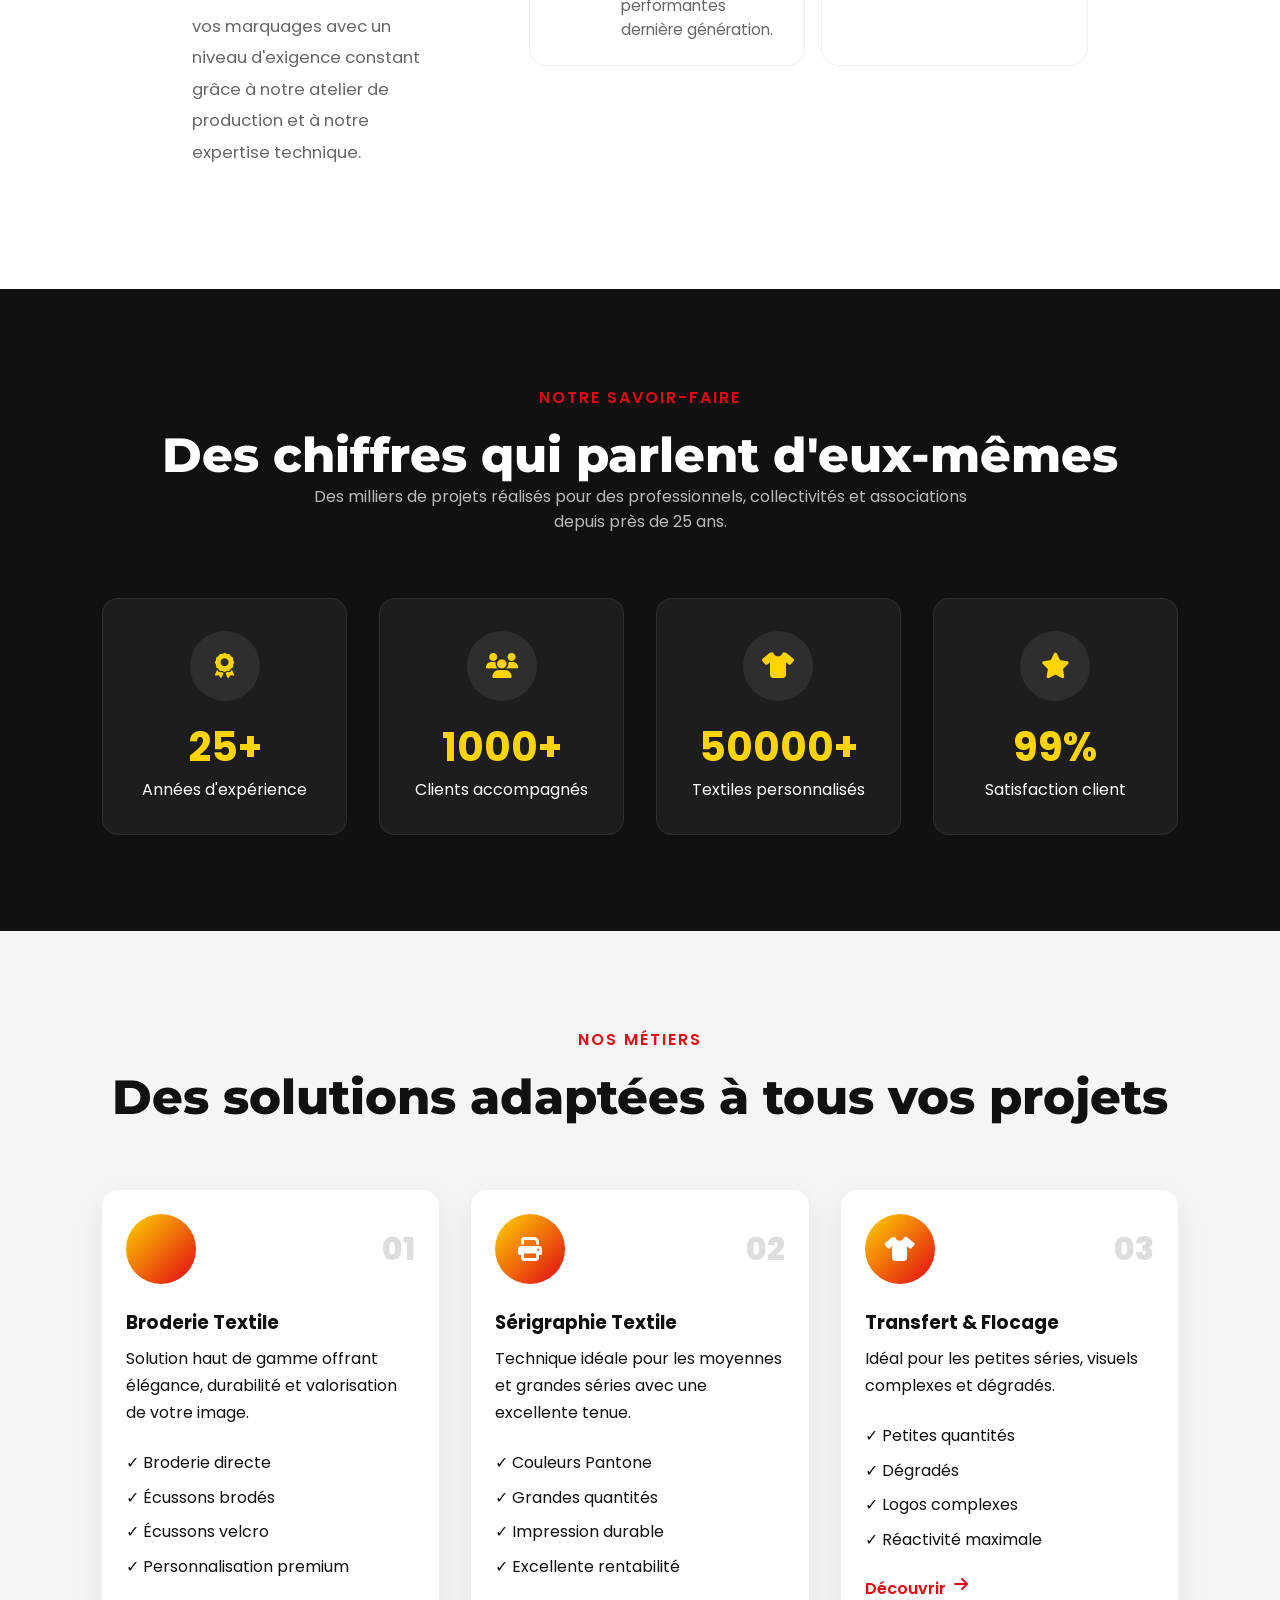
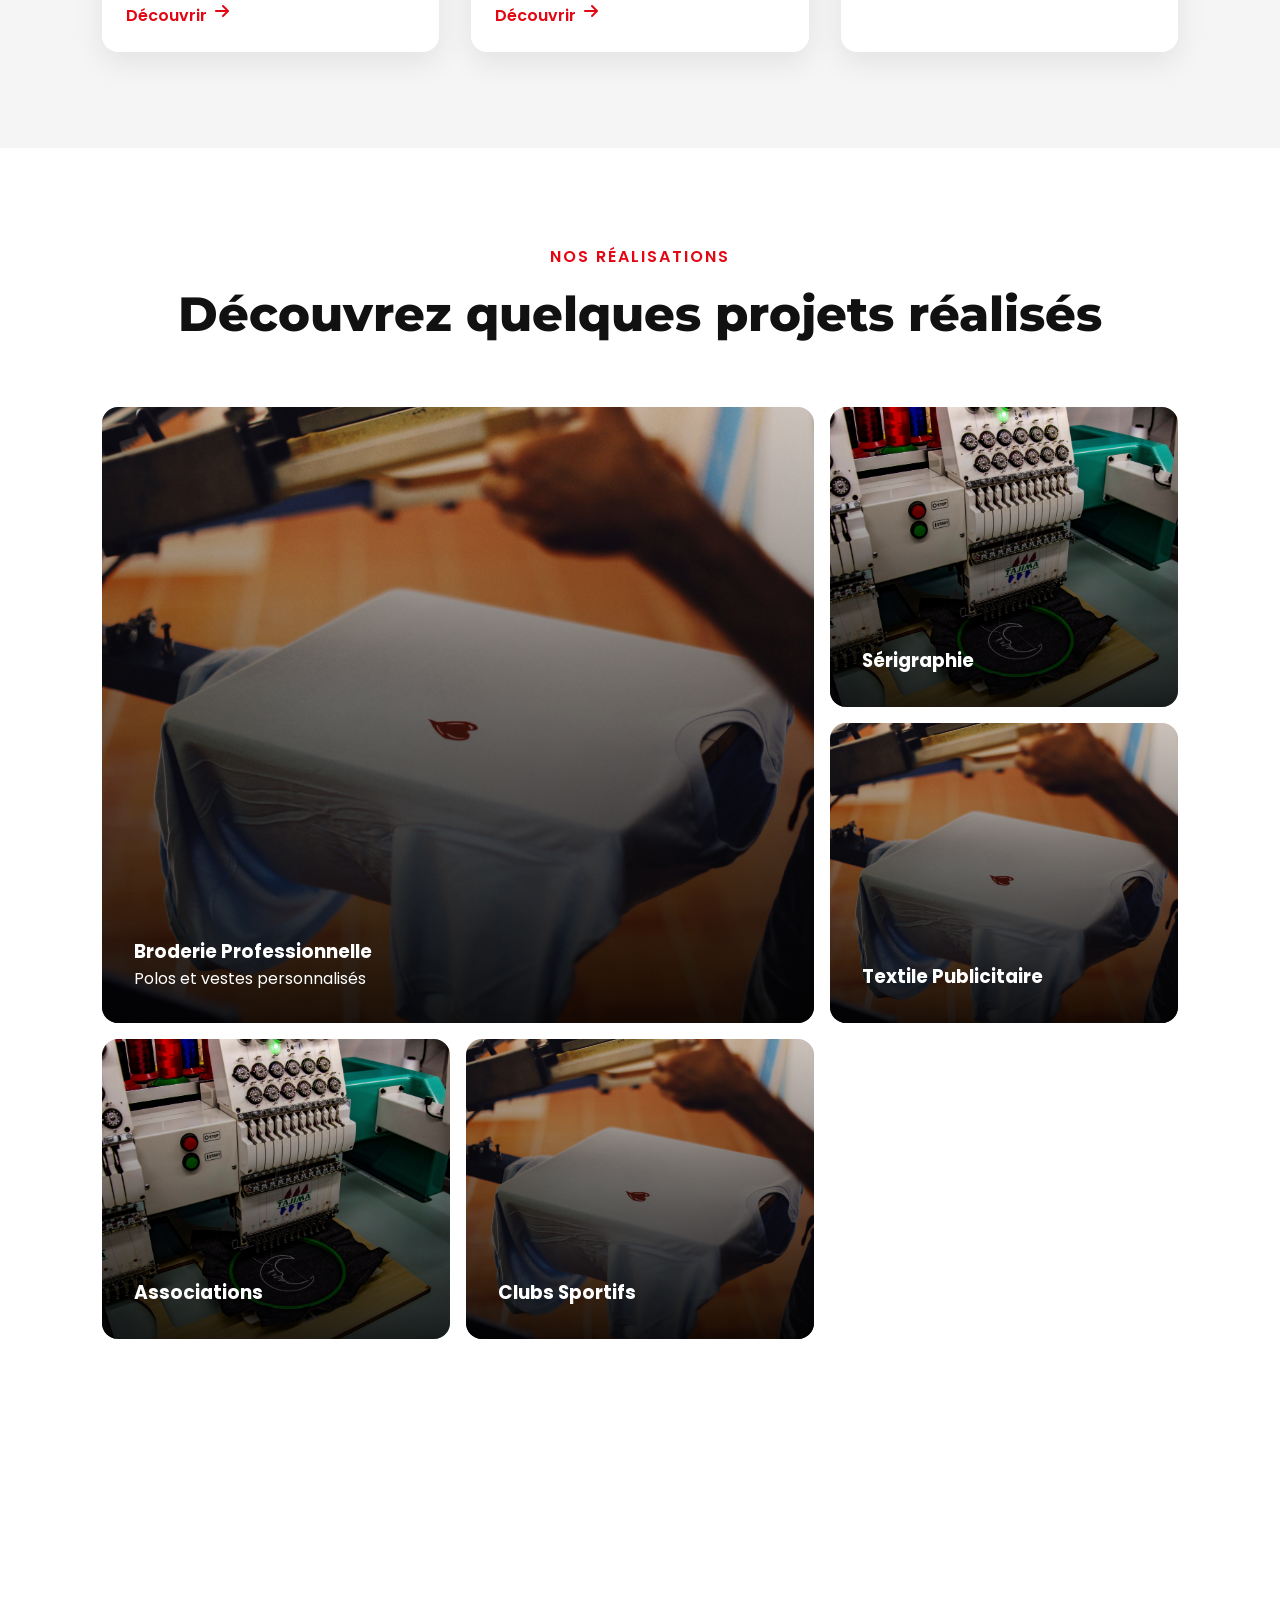
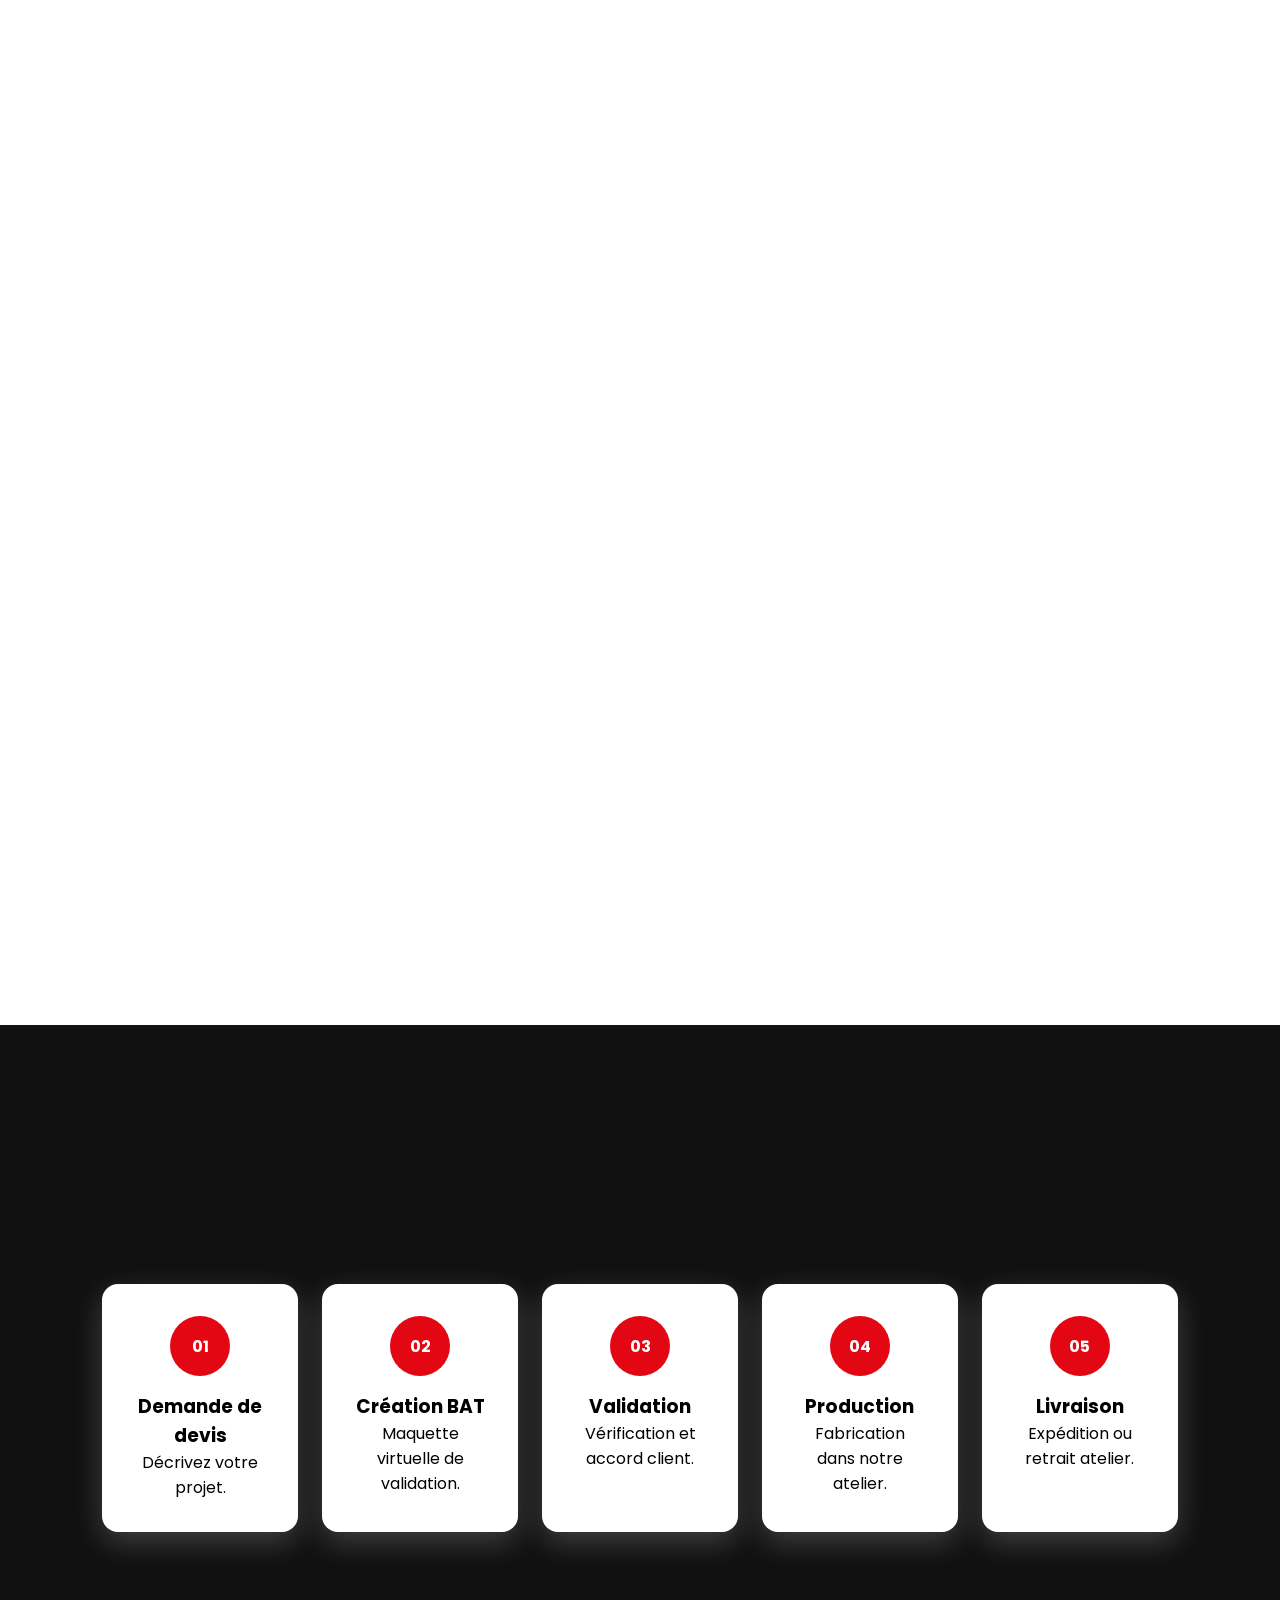
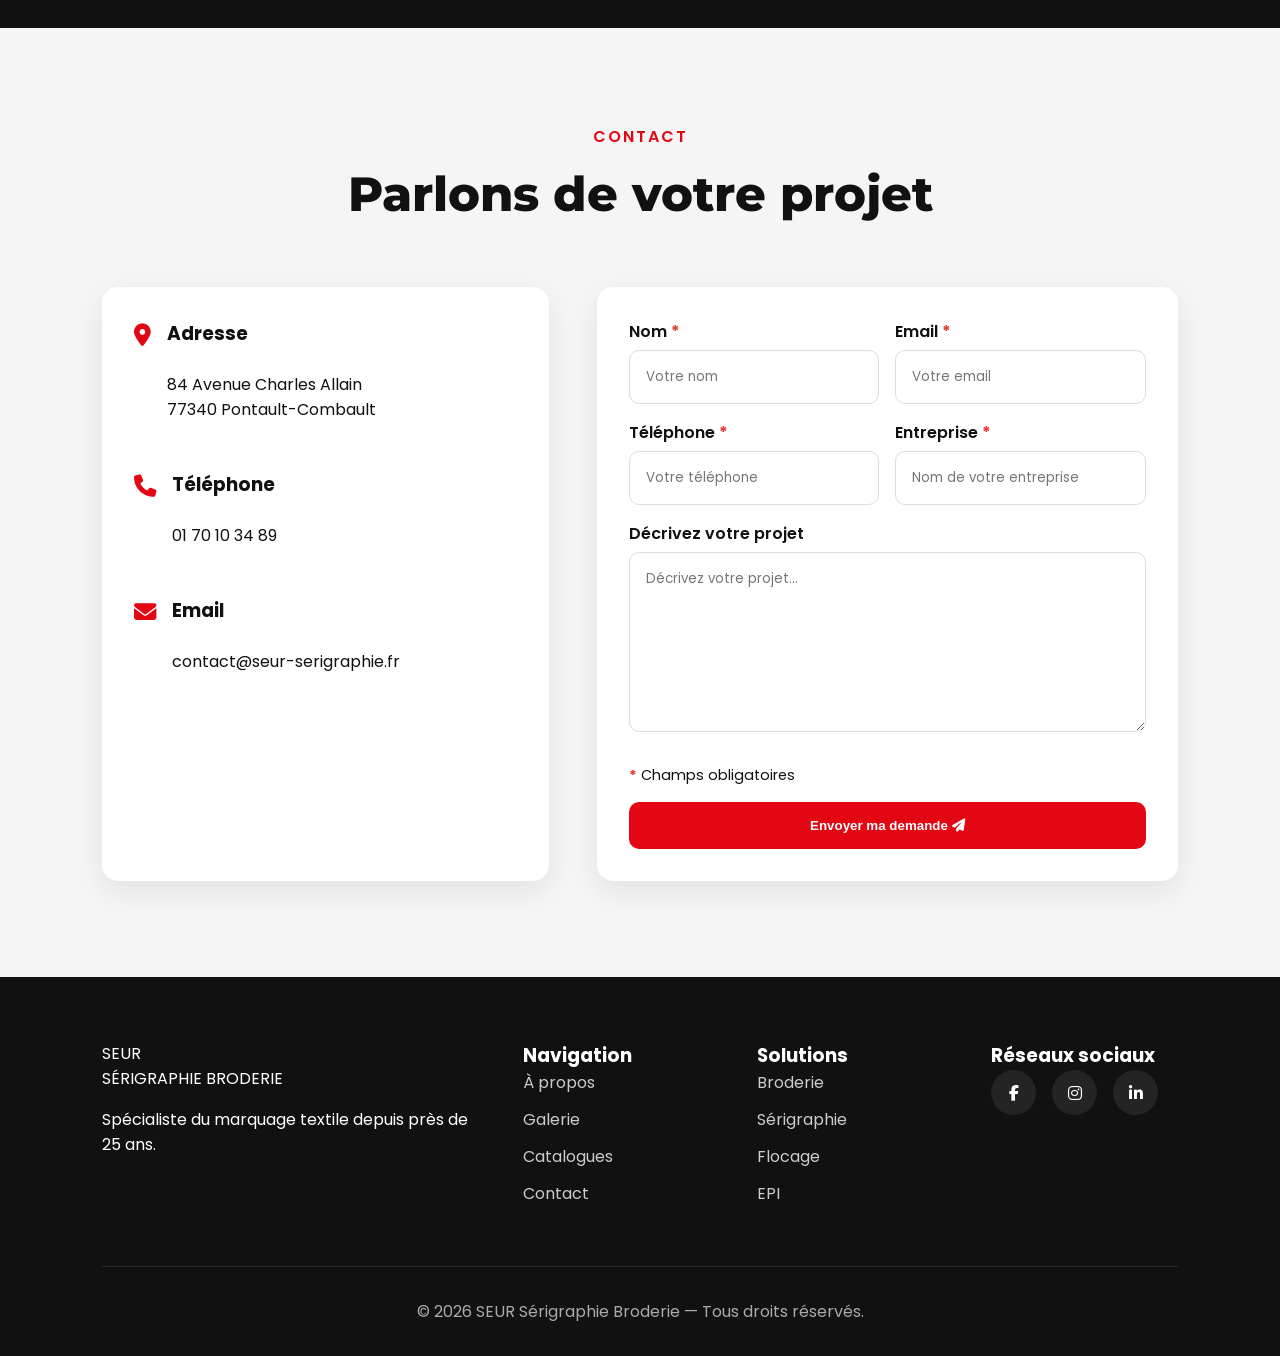
==== commit 09fac853: "Ajout des autres pages" ====
--- a/index.html
+++ b/index.html
@@ -24,7 +24,7 @@
     <!-- ===================================== -->
     <header class="header">
         <div class="container-header">
-            <a href="#" class="logo-container">
+            <a href="index.html" class="logo-container">
                 <img src="public/img/logo-seur-serigraphie-broderie-removebg.png" alt="" class="logo">
 
                 <!-- <div class="logo-text">
@@ -59,17 +59,17 @@
                     <div class="dropdown">
                         <ul>
                             <li>
-                                <a href="#broderie">
+                                <a href="pages/broderie.html">
                                     Broderie Textile
                                 </a>
                             </li>
                             <li>
-                                <a href="#serigraphie">
+                                <a href="pages/serigraphie.html">
                                     Sérigraphie Textile
                                 </a>
                             </li>
                             <li>
-                                <a href="#transfert">
+                                <a href="pages/transfert.html">
                                     Transfert & Flocage
                                 </a>
                             </li>
@@ -89,17 +89,17 @@
                     <div class="dropdown">
                         <ul>
                             <li>
-                                <a href="#">
+                                <a href="pages/catalogues.html">
                                     Textile Publicitaire
                                 </a>
                             </li>
                             <li>
-                                <a href="#">
+                                <a href="pages/catalogues.html">
                                     Vêtements de Travail
                                 </a>
                             </li>
                             <li>
-                                <a href="#">
+                                <a href="pages/catalogues.html">
                                     Sports & Associations
                                 </a>
                             </li>
@@ -107,23 +107,23 @@
                     </div>
                 </div> -->
 
-                <a href="https://seur-serigraphie-broderie.protextile.fr/shop">
+                <a href="pages/catalogues.html">
                     Catalogues
                 </a>
 
-                <a href="#realisations">
-                    Réalisations
+                <a href="pages/galerie.html">
+                    Galerie
                 </a>
 
-                <a href="#apropos">
+                <a href="pages/a-propos.html">
                     À propos
                 </a>
 
-                <a href="#contact">
+                <!-- <a href="pages/contact.html">
                     Contact
-                </a>
-
-                <a href="#contact" class="btn-header">
+                </a> -->
+
+                <a href="pages/contact.html" class="btn-header">
                     <i class="fa-solid fa-paper-plane"></i>
                     Demander un devis
                 </a>
@@ -429,7 +429,7 @@
 
                     </ul>
 
-                    <a href="#" class="service-link">
+                    <a href="pages/broderie.html" class="service-link">
                         Découvrir
                         <i class="fa-solid fa-arrow-right"></i>
                     </a>
@@ -467,7 +467,7 @@
 
                     </ul>
 
-                    <a href="#" class="service-link">
+                    <a href="pages/serigraphie.html" class="service-link">
 
                         Découvrir
 
@@ -507,7 +507,7 @@
 
                     </ul>
 
-                    <a href="#" class="service-link">
+                    <a href="pages/transfert.html" class="service-link">
 
                         Découvrir
 
@@ -548,7 +548,7 @@
             <div class="portfolio-grid">
 
                 <div class="portfolio-item large">
-                    <a href="#">
+                    <a href="pages/galerie.html">
                         <img
                             src="public/img/marquage-textile.jpg"
                             alt="Broderie entreprise">
@@ -571,7 +571,7 @@
                 </div>
 
                 <div class="portfolio-item">
-                    <a href="#">
+                    <a href="pages/galerie.html">
 
                         <img
                             src="public/img/marquage-textile-2.jpg"
@@ -588,7 +588,7 @@
                 </div>
 
                 <div class="portfolio-item">
-                    <a href="#">
+                    <a href="pages/galerie.html">
                         <img
                             src="public/img/marquage-textile.jpg"
                             alt="Textile">
@@ -604,7 +604,7 @@
                 </div>
 
                 <div class="portfolio-item">
-                    <a href="#">
+                    <a href="pages/galerie.html">
                     
                         <img
                             src="public/img/marquage-textile-2.jpg"
@@ -621,7 +621,7 @@
                 </div>
 
                 <div class="portfolio-item">
-                    <a href="#">
+                    <a href="pages/galerie.html">
 
                         <img
                             src="public/img/marquage-textile.jpg"
@@ -726,7 +726,7 @@
 
                     </p>
 
-                    <a href="#">
+                    <a href="pages/catalogues.html">
 
                         Consulter
 
@@ -756,7 +756,7 @@
 
                     </p>
 
-                    <a href="#">
+                    <a href="pages/catalogues.html">
 
                         Consulter
 
@@ -786,7 +786,7 @@
 
                     </p>
 
-                    <a href="#">
+                    <a href="pages/catalogues.html">
 
                         Consulter
 
@@ -1126,19 +1126,19 @@
                         Navigation
                     </h3>
 
-                    <a href="#apropos">
+                    <a href="pages/a-propos.html">
                         À propos
                     </a>
 
-                    <a href="#services">
-                        Services
-                    </a>
-
-                    <a href="#catalogues">
+                    <a href="pages/galerie.html">
+                        Galerie
+                    </a>
+
+                    <a href="pages/catalogues.html">
                         Catalogues
                     </a>
 
-                    <a href="#contact">
+                    <a href="pages/contact.html">
                         Contact
                     </a>
 
@@ -1152,19 +1152,19 @@
                         Solutions
                     </h3>
 
-                    <a href="#">
+                    <a href="pages/broderie.html">
                         Broderie
                     </a>
 
-                    <a href="#">
+                    <a href="pages/serigraphie.html">
                         Sérigraphie
                     </a>
 
-                    <a href="#">
+                    <a href="pages/transfert.html">
                         Flocage
                     </a>
 
-                    <a href="#">
+                    <a href="pages/catalogues.html">
                         EPI
                     </a>
 
@@ -1180,19 +1180,19 @@
 
                     <div class="socials">
 
-                        <a href="#">
+                        <a href="https://www.facebook.com/SeurSerigraphieBroderie77" target="_blank" rel="noopener">
 
                             <i class="fab fa-facebook-f"></i>
 
                         </a>
 
-                        <a href="#">
+                        <a href="https://www.instagram.com/seurserigraphiebroderie/" target="_blank" rel="noopener">
 
                             <i class="fab fa-instagram"></i>
 
                         </a>
 
-                        <a href="#">
+                        <a href="https://www.linkedin.com/company/seur-serigraphie-broderie/" target="_blank" rel="noopener">
 
                             <i class="fab fa-linkedin-in"></i>
 
--- a/styles/style.css
+++ b/styles/style.css
@@ -527,17 +527,19 @@
     position: relative;
     max-width: 750px;
     z-index: 2;
+    animation: heroContentReveal .9s ease-out both;
 }
 
 .hero-subtitle {
     color: var(--yellow);
+    font-size: clamp(.8rem, 1.2vw, 1rem);
     font-weight: 600;
     letter-spacing: 2px;
 }
 
 .hero h1 {
     font-family: 'Montserrat', sans-serif;
-    font-size: clamp(3rem, 6vw, 6rem);
+    font-size: clamp(2.35rem, 5.5vw, 5.25rem);
     font-weight: 800;
 
     line-height: 1.1;
@@ -552,7 +554,7 @@
 }
 
 .hero p {
-    font-size: 1.2rem;
+    font-size: clamp(1rem, 1.5vw, 1.2rem);
     line-height: 1.8;
 
     max-width: 650px;
@@ -575,6 +577,8 @@
     padding: 1rem 3rem;
     width: 60%;
 
+    font-size: clamp(.9rem, 1.2vw, 1rem);
+
     border-radius: 50px;
 
     font-weight: 600;
@@ -612,7 +616,7 @@
 }
 
 .stat h3 {
-    font-size: 3rem;
+    font-size: clamp(2rem, 4vw, 3rem);
     color: var(--red);
     font-family: 'Montserrat', sans-serif;
 }
@@ -716,7 +720,7 @@
 
 .about-experience strong{
 
-    font-size:3rem;
+    font-size:clamp(2rem, 4vw, 3rem);
 
     line-height:1;
 
@@ -783,7 +787,7 @@
 
 .about-content > p{
 
-    font-size:1.05rem;
+    font-size:clamp(.95rem, 1.3vw, 1.05rem);
 
     line-height:1.9;
 
@@ -852,6 +856,7 @@
     color:var(--red);
 
     font-size:1.2rem;
+    animation: floatIcon 3s ease-in-out infinite;
 }
 
 .feature-card h4{
@@ -860,7 +865,7 @@
 
     color:#111;
 
-    font-size:1.4rem;
+    font-size:clamp(1.05rem, 1.8vw, 1.4rem);
 
     font-weight:700;
 }
@@ -936,17 +941,12 @@
 
     .about-experience strong{
 
-        font-size:2.2rem;
+        font-size:clamp(1.8rem, 7vw, 2.2rem);
     }
 
     .about-experience span{
 
         font-size:.8rem;
-    }
-
-    .about-content h3{
-
-        font-size:2rem;
     }
 
     .about-features{
@@ -1328,9 +1328,6 @@
         padding: 4rem 5%;
     }
 
-    .hero h1 {
-        font-size: 3rem;
-    }
 }
 
 /* =======================================
@@ -1399,14 +1396,14 @@
 }
 
 .hero-stat h3{
-    font-size:5rem;
+    font-size:clamp(2.5rem, 6vw, 5rem);
     color:var(--yellow);
     margin-bottom:.25rem;
 }
 
 .hero-stat span{
     color:rgba(255,255,255,.8);
-    font-size:.9rem;
+    font-size:clamp(.75rem, 1.2vw, .9rem);
 }
 
 /* =======================================
@@ -1491,7 +1488,7 @@
 }
 
 .stat-card h3{
-    font-size:2.5rem;
+    font-size:clamp(2rem, 3.5vw, 2.5rem);
     color:var(--yellow);
 }
 
@@ -1528,7 +1525,7 @@
 }
 
 .service-number{
-    font-size:2rem;
+    font-size:clamp(1.5rem, 2.5vw, 2rem);
     font-weight:800;
     color:#ddd;
 }
@@ -1683,7 +1680,7 @@
 
 .catalogue-icon i{
     color:var(--red);
-    font-size:1.8rem;
+    font-size:clamp(1.4rem, 2.5vw, 1.8rem);
 }
 
 /* =======================================
@@ -1885,4 +1882,93 @@
     .trust-bar{
         justify-content:flex-start;
     }
+}
+
+/* =======================================
+   ANIMATIONS AU DEFILEMENT
+======================================= */
+
+.reveal-on-scroll {
+    opacity: 0;
+    transform: translateY(36px);
+}
+
+.reveal-on-scroll.show {
+    animation: sectionReveal .75s ease-out both;
+}
+
+.reveal-on-scroll.reveal-from-left.show {
+    animation-name: sectionRevealLeft;
+}
+
+.reveal-on-scroll.reveal-from-right.show {
+    animation-name: sectionRevealRight;
+}
+
+.reveal-child {
+    opacity: 0;
+    transform: translateY(24px);
+}
+
+.reveal-child.show {
+    animation: sectionReveal .6s ease-out both;
+    animation-delay: var(--reveal-delay, 0ms);
+}
+
+.service-card,
+.catalogue-card,
+.stat-card,
+.process-step,
+.contact-info,
+.contact-form,
+.portfolio-item {
+    transition: transform .4s ease, box-shadow .4s ease;
+}
+
+.service-card:hover,
+.catalogue-card:hover,
+.stat-card:hover,
+.process-step:hover,
+.contact-info:hover,
+.contact-form:hover,
+.portfolio-item:hover {
+    transform: translateY(-8px);
+    box-shadow: 0 18px 40px rgba(0, 0, 0, .13);
+}
+
+.catalogue-icon,
+.service-icon,
+.stat-icon {
+    transition: transform .4s ease;
+}
+
+.catalogue-card:hover .catalogue-icon,
+.service-card:hover .service-icon,
+.stat-card:hover .stat-icon {
+    transform: rotate(-6deg) scale(1.08);
+}
+
+.portfolio-item:hover {
+    transform: translateY(-6px);
+    box-shadow: 0 18px 35px rgba(0, 0, 0, .2);
+}
+
+.socials a {
+    transition: transform .3s ease, background .3s ease;
+}
+
+.socials a:hover {
+    transform: translateY(-5px) rotate(8deg);
+}
+
+@media (prefers-reduced-motion: reduce) {
+
+    *,
+    *::before,
+    *::after {
+        animation-duration: .01ms !important;
+        animation-iteration-count: 1 !important;
+        scroll-behavior: auto !important;
+        transition-duration: .01ms !important;
+    }
 }
--- a/styles/keyframes.css
+++ b/styles/keyframes.css
@@ -7,4 +7,68 @@
     to {
         transform: scale(1.2);
     }
+}
+
+@keyframes sectionReveal {
+
+    from {
+        opacity: 0;
+        transform: translateY(36px);
+    }
+
+    to {
+        opacity: 1;
+        transform: translateY(0);
+    }
+}
+
+@keyframes sectionRevealLeft {
+
+    from {
+        opacity: 0;
+        transform: translateX(-48px);
+    }
+
+    to {
+        opacity: 1;
+        transform: translateX(0);
+    }
+}
+
+@keyframes sectionRevealRight {
+
+    from {
+        opacity: 0;
+        transform: translateX(48px);
+    }
+
+    to {
+        opacity: 1;
+        transform: translateX(0);
+    }
+}
+
+@keyframes heroContentReveal {
+
+    from {
+        opacity: 0;
+        transform: translateY(24px);
+    }
+
+    to {
+        opacity: 1;
+        transform: translateY(0);
+    }
+}
+
+@keyframes floatIcon {
+
+    0%,
+    100% {
+        transform: translateY(0);
+    }
+
+    50% {
+        transform: translateY(-7px);
+    }
 }
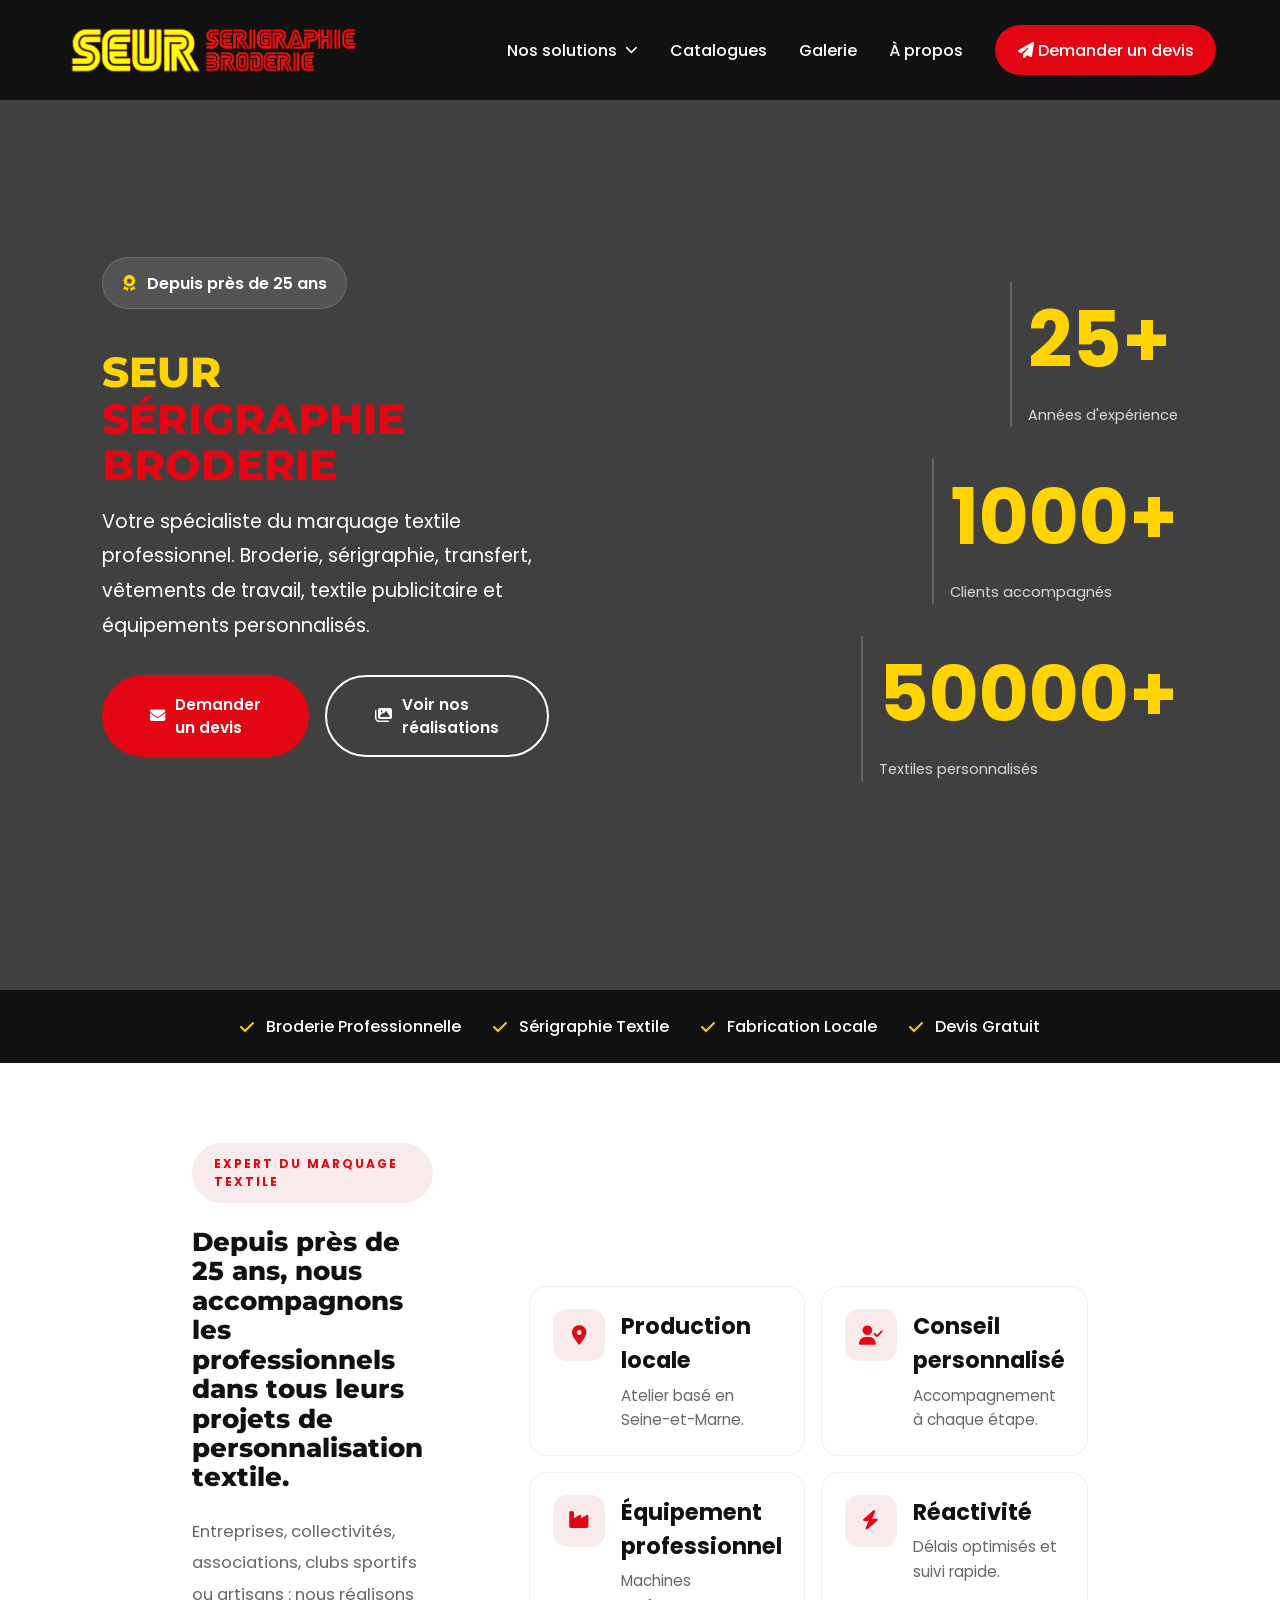
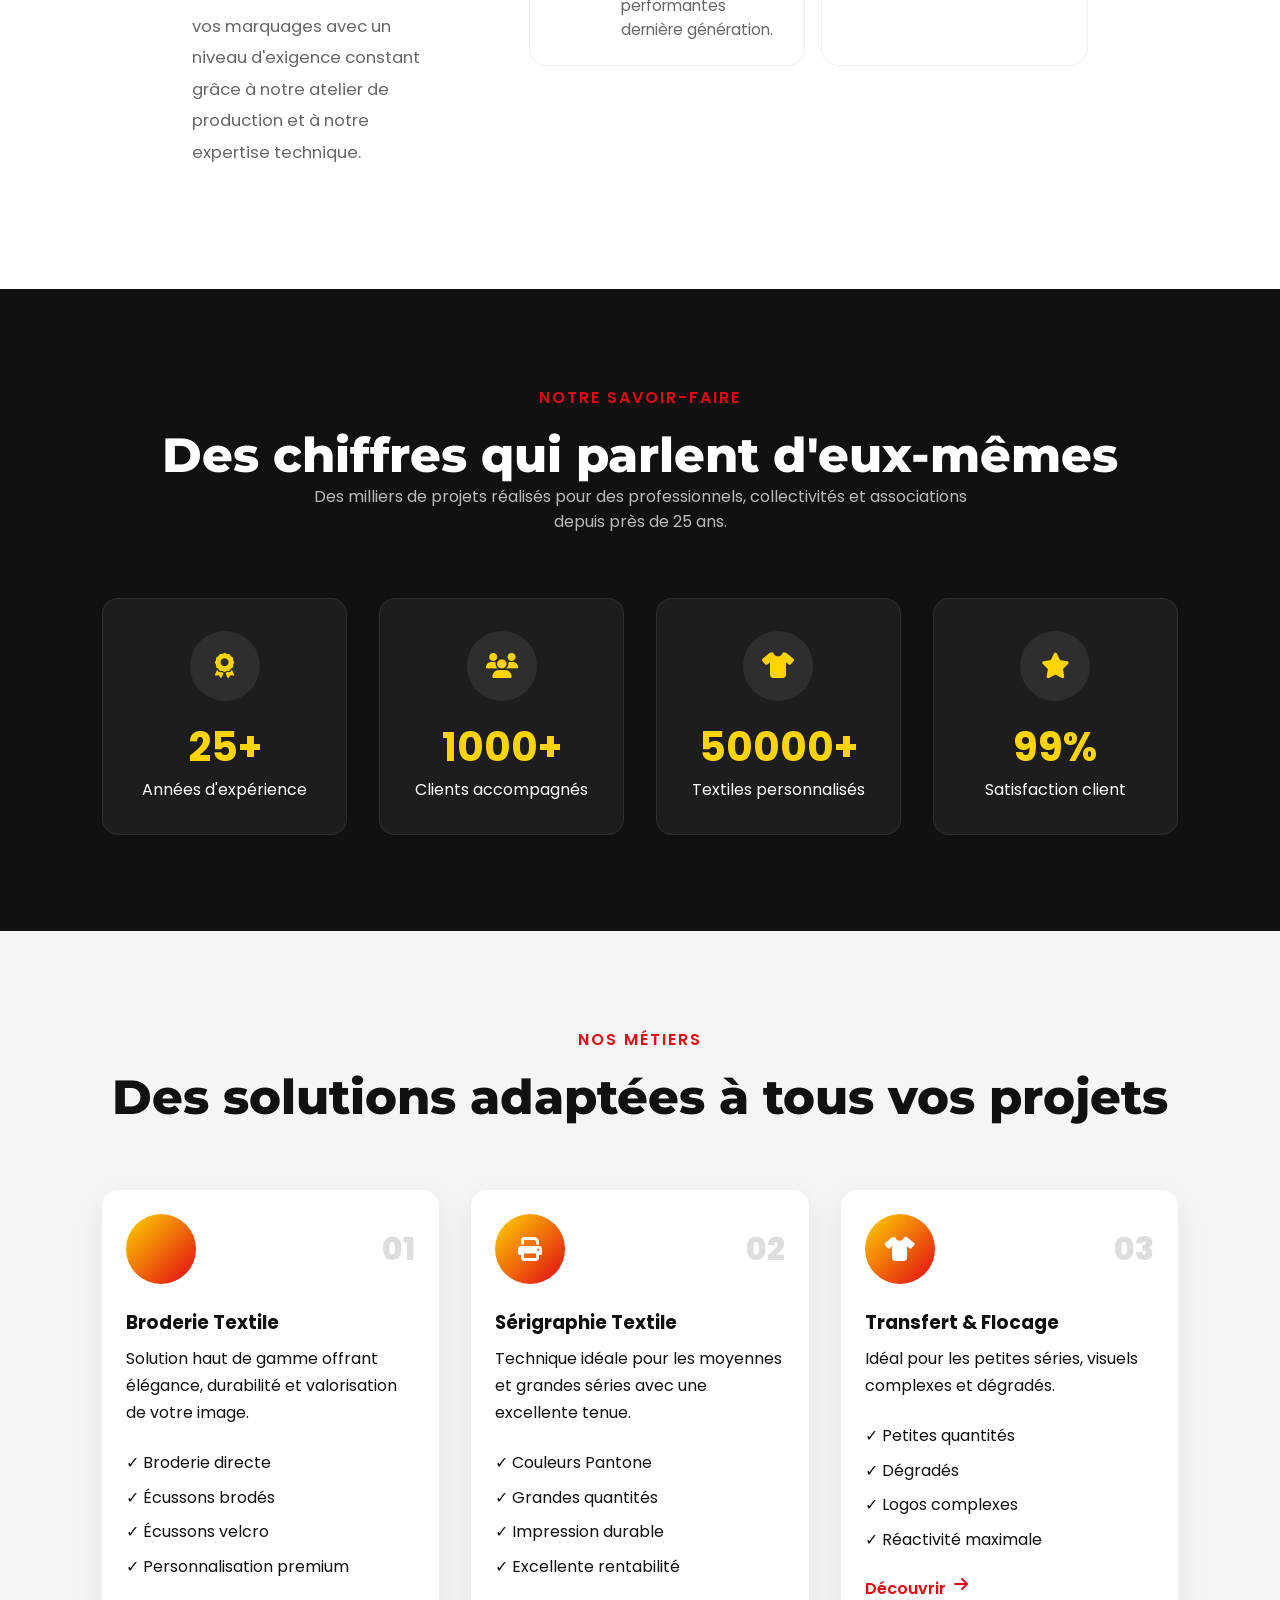
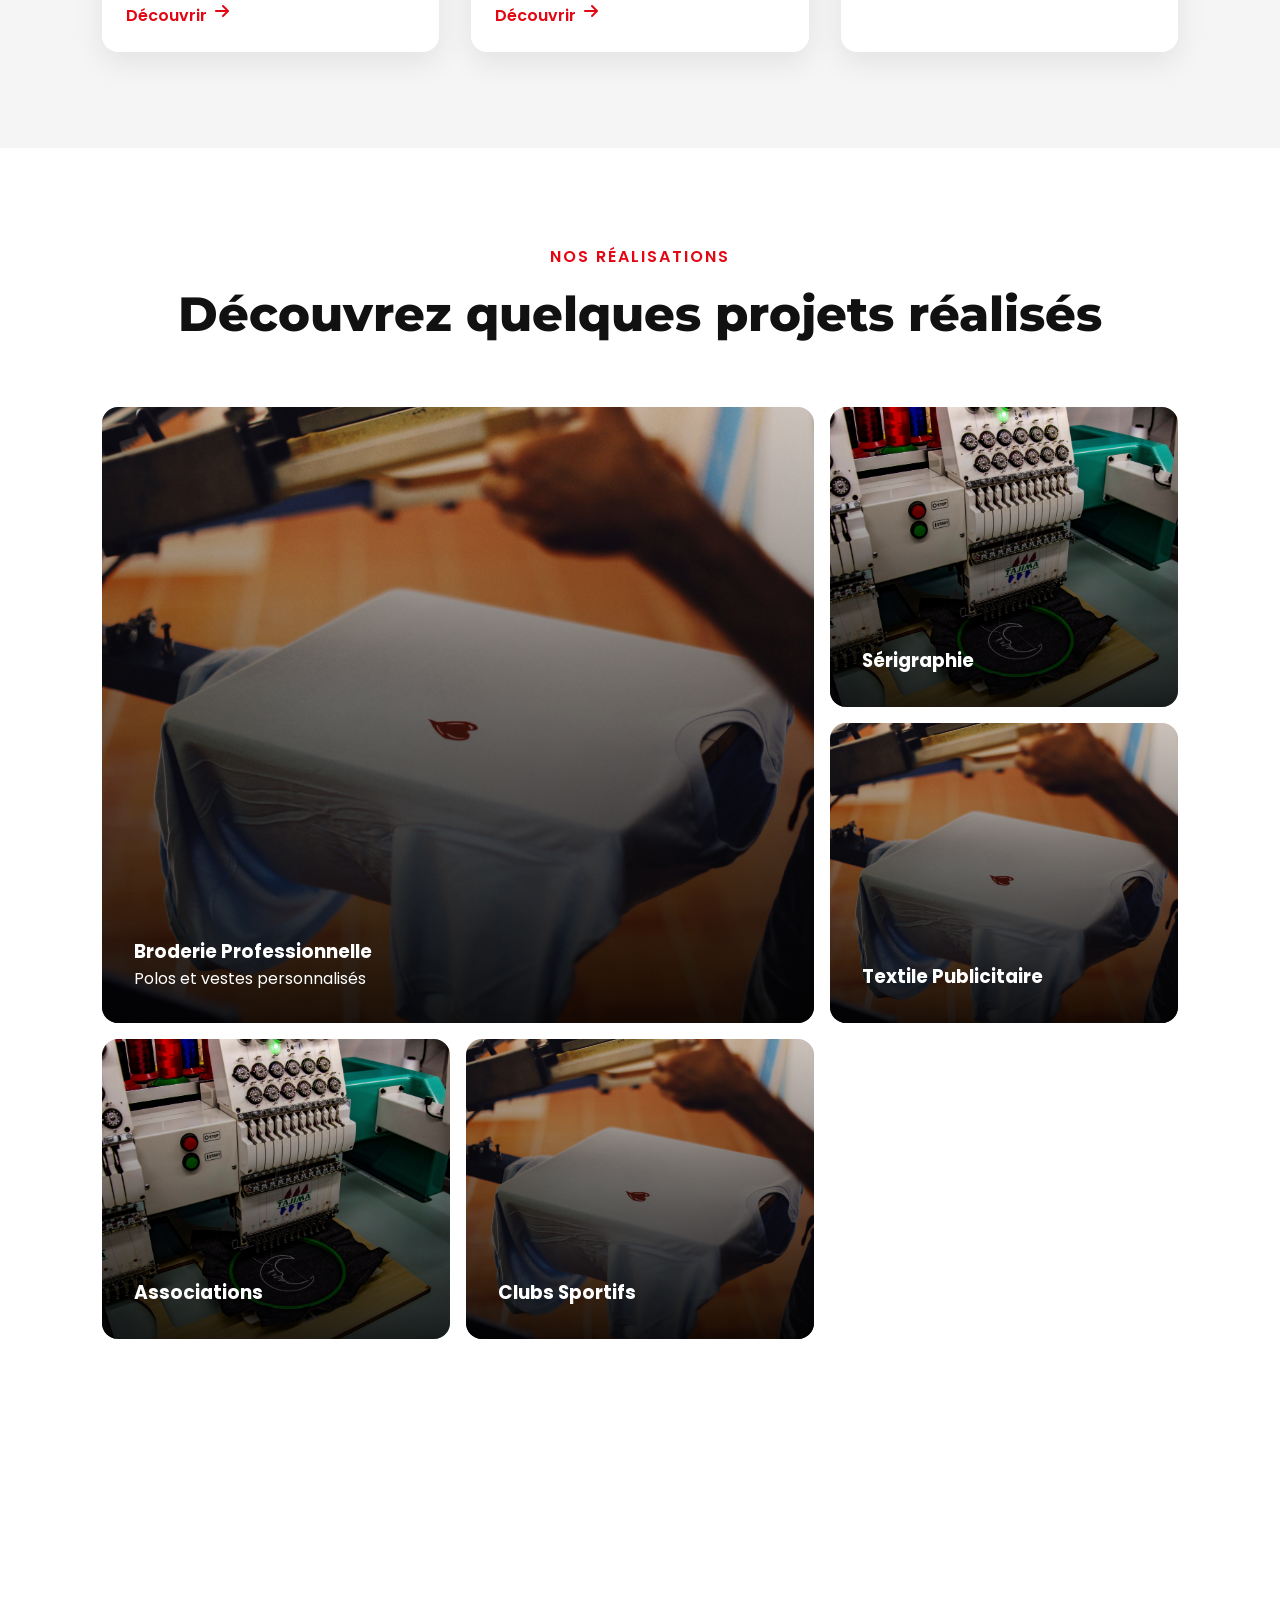
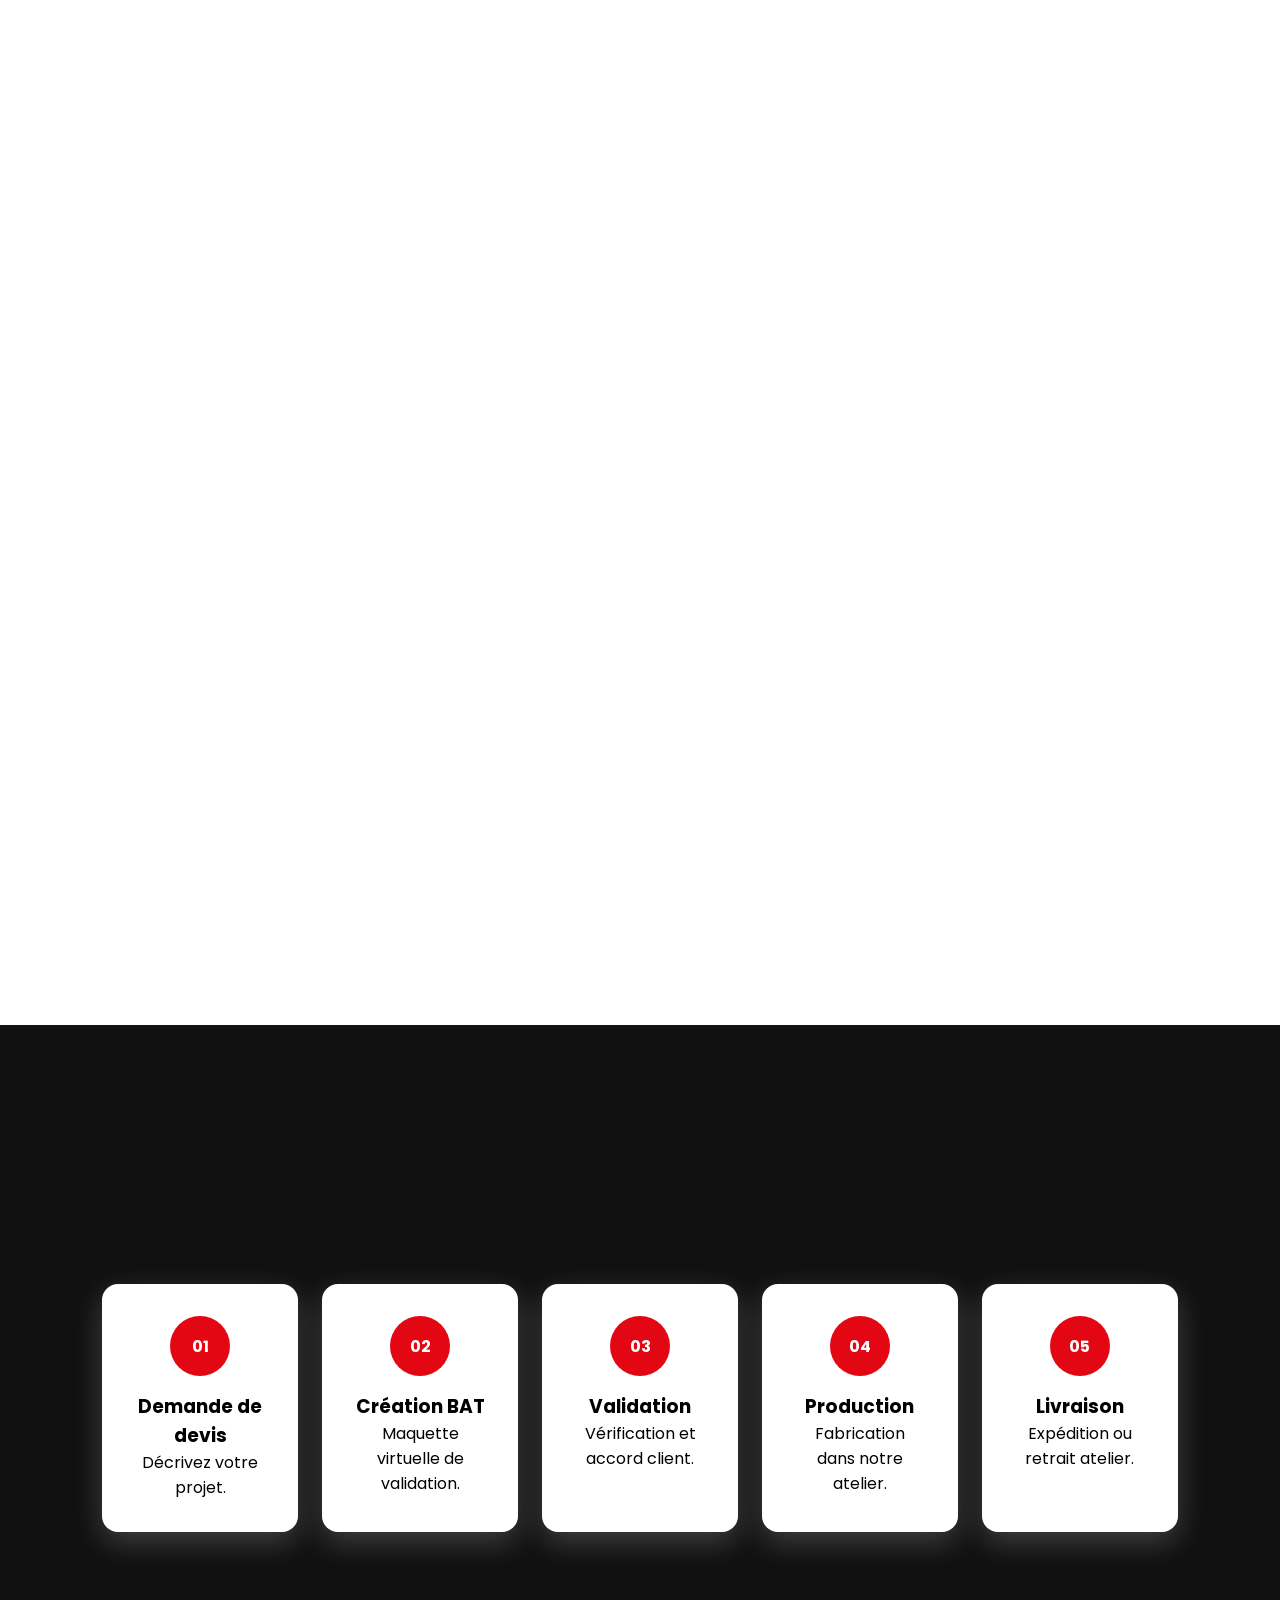
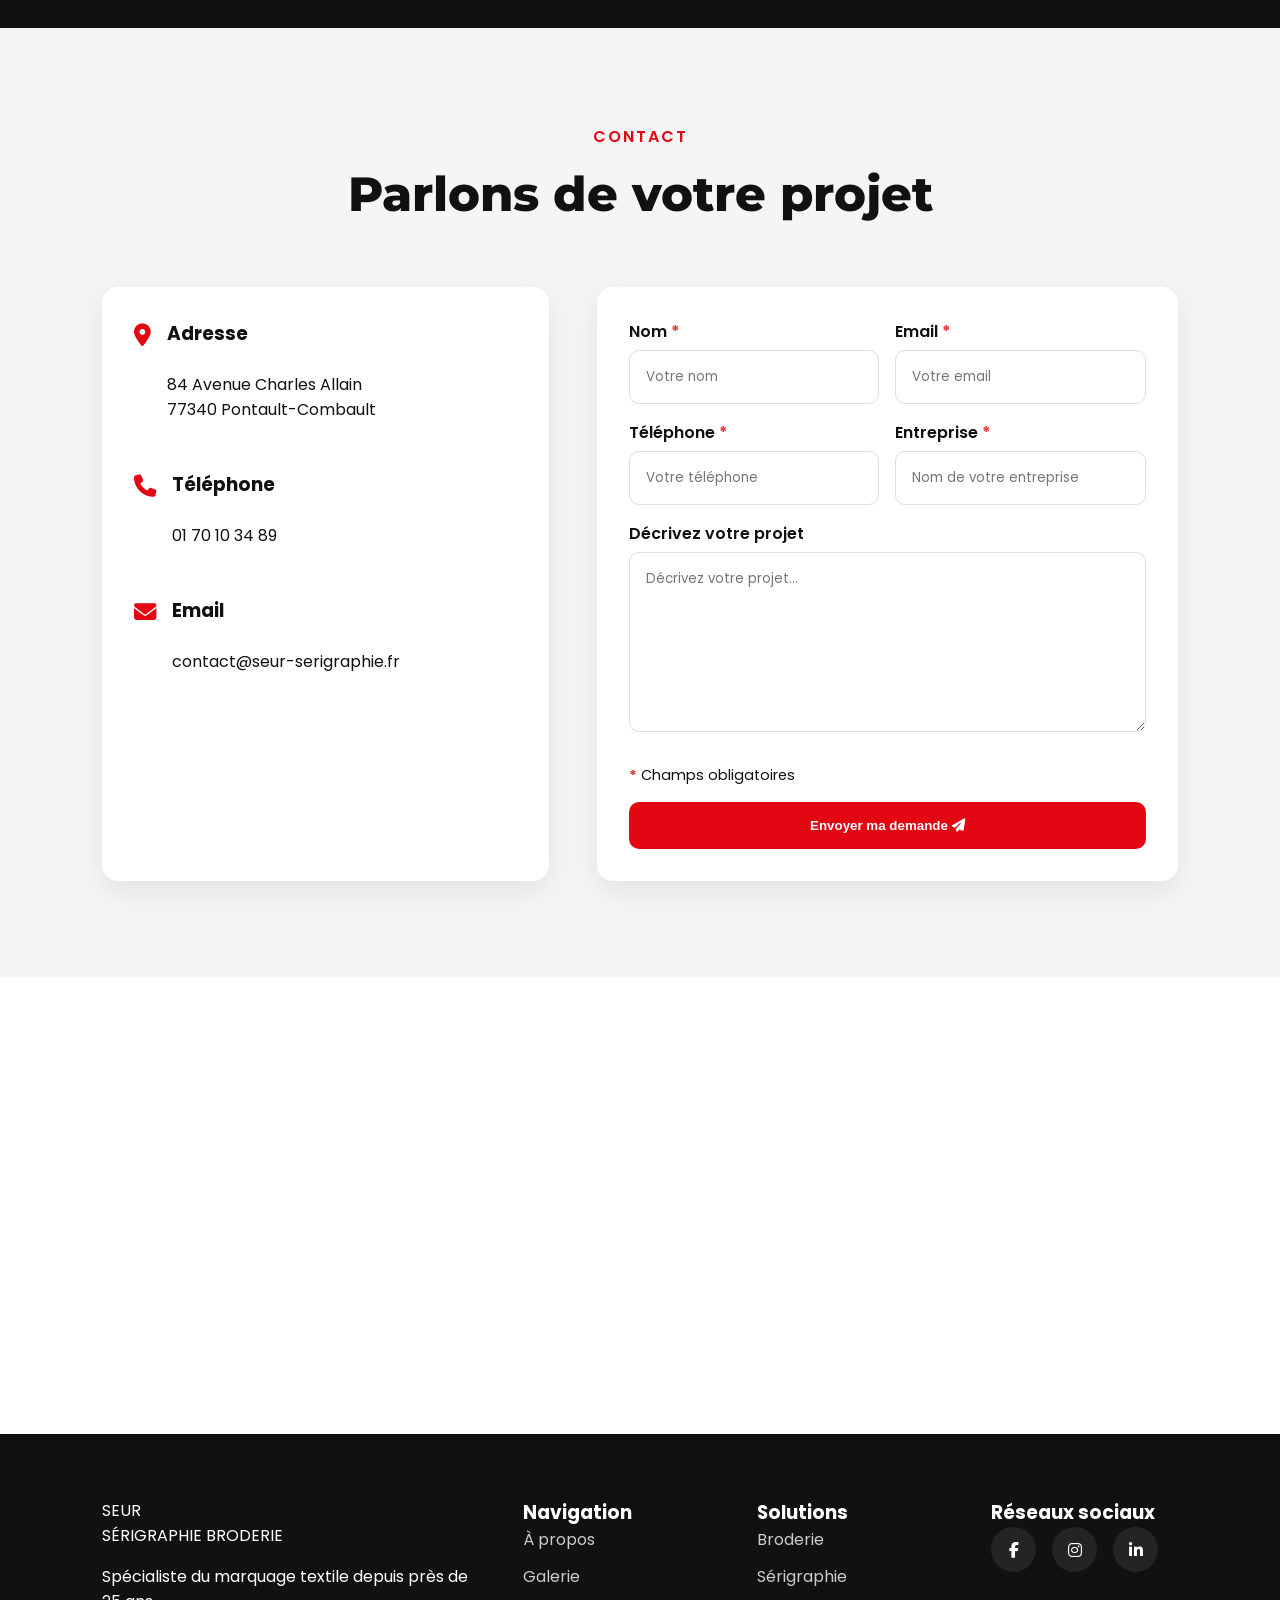
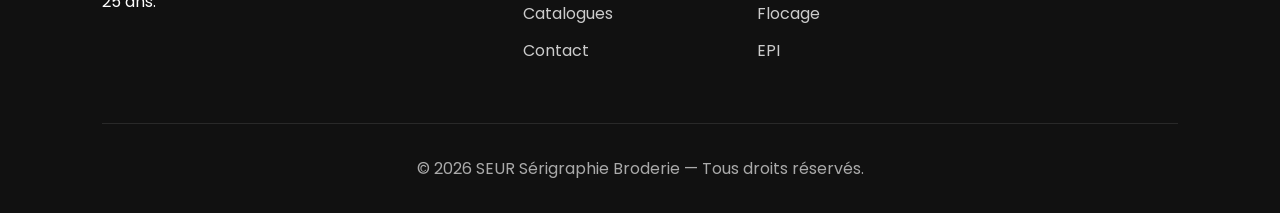
==== commit 5480ae38: "Ajout des cartes interactives Google Maps" ====
--- a/index.html
+++ b/index.html
@@ -1076,12 +1076,11 @@
                 </form>
 
 
-
-            </div>
-
-        </div>
-
+            </div>
+
+        </div>
     </section>
+    <iframe src="https://www.google.com/maps/embed?pb=!1m18!1m12!1m3!1d2627.9983772377386!2d2.6122022999999994!3d48.8010096!2m3!1f0!2f0!3f0!3m2!1i1024!2i768!4f13.1!3m3!1m2!1s0x47e60f728f6af173%3A0xaf593f1b18647d0a!2sSEUR%20S%C3%A9rigraphie%20Broderie!5e0!3m2!1sfr!2sfr!4v1788791637605!5m2!1sfr!2sfr" width="100%" height="450" style="border:0;" allowfullscreen="" loading="lazy" referrerpolicy="strict-origin-when-cross-origin"></iframe>
 
     <!-- ===================================== -->
     <!-- FOOTER -->
